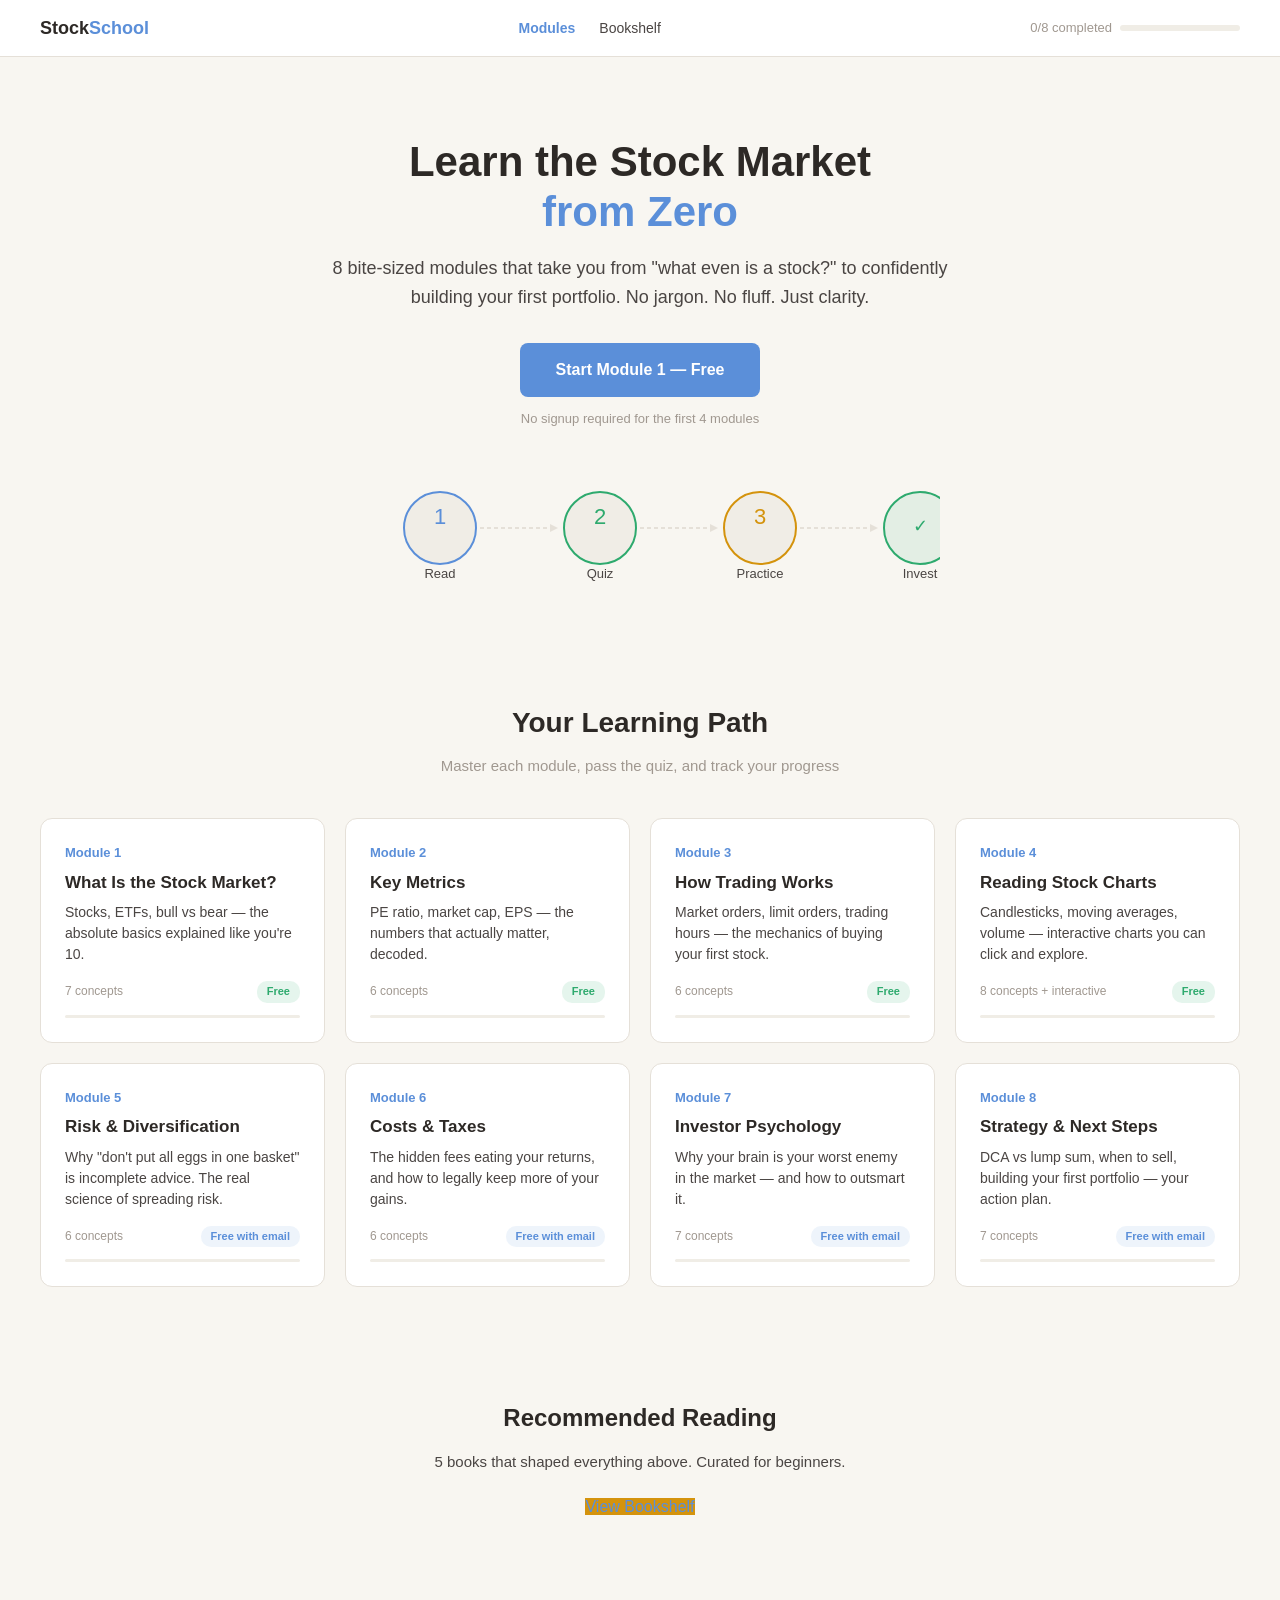
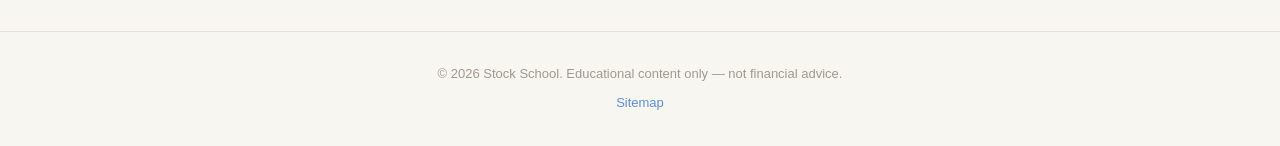
==== index.html @ 5a699d56 "Initial commit: Stock School static site 8 teaching modules, bookshelf page, shared CSS/JS, and asse" ====
<!DOCTYPE html>
<html lang="en">
<head>
  <meta charset="UTF-8">
  <meta name="viewport" content="width=device-width, initial-scale=1.0">
  <title>Stock School — Learn the Stock Market from Zero</title>
  <meta name="description" content="Free interactive lessons for complete beginners. Understand stocks, ETFs, charts, and build your first portfolio — no jargon, just clarity.">
  <link rel="canonical" href="https://stockschool.site/">
  <meta property="og:title" content="Stock School — Learn the Stock Market from Zero">
  <meta property="og:description" content="Free interactive lessons for complete beginners. Understand stocks, ETFs, charts, and build your first portfolio.">
  <meta property="og:type" content="website">
  <meta property="og:url" content="https://stockschool.site/">
  <meta property="og:image" content="https://stockschool.site/assets/og-image.png">
  <link rel="alternate" hreflang="en" href="https://stockschool.site/">
  <link rel="stylesheet" href="css/style.css">
</head>
<body>

<!-- Navigation -->
<nav class="site-nav">
  <div class="nav-inner">
    <a href="/" class="nav-logo">Stock<span>School</span></a>
    <ul class="nav-links">
      <li><a href="/" class="active">Modules</a></li>
      <li><a href="/bookshelf.html">Bookshelf</a></li>
    </ul>
    <div class="nav-progress">
      <span class="nav-progress-text">0/8 completed</span>
      <div class="nav-progress-track">
        <div class="nav-progress-fill"></div>
      </div>
    </div>
    <button class="nav-hamburger" aria-label="Menu">
      <svg viewBox="0 0 24 24" fill="none" stroke="currentColor" stroke-width="2">
        <path d="M3 12h18M3 6h18M3 18h18"/>
      </svg>
    </button>
  </div>
</nav>

<!-- Hero -->
<section class="hero">
  <h1>Learn the Stock Market<br><span>from Zero</span></h1>
  <p class="subtitle">
    8 bite-sized modules that take you from "what even is a stock?" to confidently building your first portfolio. No jargon. No fluff. Just clarity.
  </p>
  <a href="modules/what-is-the-stock-market.html" class="cta-btn">Start Module 1 — Free</a>
  <p class="hero-note">No signup required for the first 4 modules</p>
</section>

<!-- Illustration: How it works -->
<section class="page-container" style="text-align:center; margin-bottom:48px;">
  <svg width="600" height="120" viewBox="0 0 600 120" fill="none" xmlns="http://www.w3.org/2000/svg" style="max-width:100%;">
    <!-- Step 1: Read -->
    <circle cx="100" cy="50" r="36" fill="#f0ede6" stroke="#5b8fd9" stroke-width="2"/>
    <text x="100" y="46" text-anchor="middle" font-size="22" fill="#5b8fd9">1</text>
    <text x="100" y="100" text-anchor="middle" font-size="13" fill="#4a4543">Read</text>
    <!-- Arrow -->
    <path d="M140 50 L210 50" stroke="#e5e0d8" stroke-width="2" stroke-dasharray="4 3"/>
    <polygon points="210,46 218,50 210,54" fill="#e5e0d8"/>
    <!-- Step 2: Quiz -->
    <circle cx="260" cy="50" r="36" fill="#f0ede6" stroke="#2eaa6e" stroke-width="2"/>
    <text x="260" y="46" text-anchor="middle" font-size="22" fill="#2eaa6e">2</text>
    <text x="260" y="100" text-anchor="middle" font-size="13" fill="#4a4543">Quiz</text>
    <!-- Arrow -->
    <path d="M300 50 L370 50" stroke="#e5e0d8" stroke-width="2" stroke-dasharray="4 3"/>
    <polygon points="370,46 378,50 370,54" fill="#e5e0d8"/>
    <!-- Step 3: Practice -->
    <circle cx="420" cy="50" r="36" fill="#f0ede6" stroke="#d4930d" stroke-width="2"/>
    <text x="420" y="46" text-anchor="middle" font-size="22" fill="#d4930d">3</text>
    <text x="420" y="100" text-anchor="middle" font-size="13" fill="#4a4543">Practice</text>
    <!-- Arrow -->
    <path d="M460 50 L530 50" stroke="#e5e0d8" stroke-width="2" stroke-dasharray="4 3"/>
    <polygon points="530,46 538,50 530,54" fill="#e5e0d8"/>
    <!-- Step 4: Invest -->
    <circle cx="580" cy="50" r="36" fill="rgba(46,170,110,0.1)" stroke="#2eaa6e" stroke-width="2"/>
    <text x="580" y="54" text-anchor="middle" font-size="18" fill="#2eaa6e">&#10003;</text>
    <text x="580" y="100" text-anchor="middle" font-size="13" fill="#4a4543">Invest</text>
  </svg>
</section>

<!-- Module Grid -->
<section class="modules-section page-container">
  <h2>Your Learning Path</h2>
  <p class="section-sub">Master each module, pass the quiz, and track your progress</p>

  <div class="module-grid">
    <!-- Module 1 -->
    <a href="modules/what-is-the-stock-market.html" class="module-card" data-module="m1" data-total-kps="7">
      <span class="card-num">Module 1</span>
      <h3>What Is the Stock Market?</h3>
      <p>Stocks, ETFs, bull vs bear — the absolute basics explained like you're 10.</p>
      <div class="card-meta">
        <span>7 concepts</span>
        <span class="card-badge badge-free">Free</span>
      </div>
      <div class="card-progress"><div class="card-progress-fill" style="width:0%"></div></div>
    </a>

    <!-- Module 2 -->
    <a href="modules/key-metrics.html" class="module-card" data-module="m2" data-total-kps="6">
      <span class="card-num">Module 2</span>
      <h3>Key Metrics</h3>
      <p>PE ratio, market cap, EPS — the numbers that actually matter, decoded.</p>
      <div class="card-meta">
        <span>6 concepts</span>
        <span class="card-badge badge-free">Free</span>
      </div>
      <div class="card-progress"><div class="card-progress-fill" style="width:0%"></div></div>
    </a>

    <!-- Module 3 -->
    <a href="modules/how-trading-works.html" class="module-card" data-module="m3" data-total-kps="6">
      <span class="card-num">Module 3</span>
      <h3>How Trading Works</h3>
      <p>Market orders, limit orders, trading hours — the mechanics of buying your first stock.</p>
      <div class="card-meta">
        <span>6 concepts</span>
        <span class="card-badge badge-free">Free</span>
      </div>
      <div class="card-progress"><div class="card-progress-fill" style="width:0%"></div></div>
    </a>

    <!-- Module 4 -->
    <a href="modules/reading-charts.html" class="module-card" data-module="m4" data-total-kps="8">
      <span class="card-num">Module 4</span>
      <h3>Reading Stock Charts</h3>
      <p>Candlesticks, moving averages, volume — interactive charts you can click and explore.</p>
      <div class="card-meta">
        <span>8 concepts + interactive</span>
        <span class="card-badge badge-free">Free</span>
      </div>
      <div class="card-progress"><div class="card-progress-fill" style="width:0%"></div></div>
    </a>

    <!-- Module 5 -->
    <a href="modules/risk-and-diversification.html" class="module-card" data-module="m5" data-total-kps="6">
      <span class="card-num">Module 5</span>
      <h3>Risk & Diversification</h3>
      <p>Why "don't put all eggs in one basket" is incomplete advice. The real science of spreading risk.</p>
      <div class="card-meta">
        <span>6 concepts</span>
        <span class="card-badge badge-locked">Free with email</span>
      </div>
      <div class="card-progress"><div class="card-progress-fill" style="width:0%"></div></div>
    </a>

    <!-- Module 6 -->
    <a href="modules/costs-and-taxes.html" class="module-card" data-module="m6" data-total-kps="6">
      <span class="card-num">Module 6</span>
      <h3>Costs & Taxes</h3>
      <p>The hidden fees eating your returns, and how to legally keep more of your gains.</p>
      <div class="card-meta">
        <span>6 concepts</span>
        <span class="card-badge badge-locked">Free with email</span>
      </div>
      <div class="card-progress"><div class="card-progress-fill" style="width:0%"></div></div>
    </a>

    <!-- Module 7 -->
    <a href="modules/investor-psychology.html" class="module-card" data-module="m7" data-total-kps="7">
      <span class="card-num">Module 7</span>
      <h3>Investor Psychology</h3>
      <p>Why your brain is your worst enemy in the market — and how to outsmart it.</p>
      <div class="card-meta">
        <span>7 concepts</span>
        <span class="card-badge badge-locked">Free with email</span>
      </div>
      <div class="card-progress"><div class="card-progress-fill" style="width:0%"></div></div>
    </a>

    <!-- Module 8 -->
    <a href="modules/strategy-and-next-steps.html" class="module-card" data-module="m8" data-total-kps="7">
      <span class="card-num">Module 8</span>
      <h3>Strategy & Next Steps</h3>
      <p>DCA vs lump sum, when to sell, building your first portfolio — your action plan.</p>
      <div class="card-meta">
        <span>7 concepts</span>
        <span class="card-badge badge-locked">Free with email</span>
      </div>
      <div class="card-progress"><div class="card-progress-fill" style="width:0%"></div></div>
    </a>
  </div>
</section>

<!-- Bookshelf Teaser -->
<section class="page-container" style="text-align:center; padding: 48px 24px;">
  <h2 style="font-size:24px; color:var(--text-bright); margin-bottom:12px;">Recommended Reading</h2>
  <p style="color:var(--text); font-size:15px; margin-bottom:20px;">5 books that shaped everything above. Curated for beginners.</p>
  <a href="bookshelf.html" class="cta-btn" style="background:var(--star);">View Bookshelf</a>
</section>

<!-- Footer -->
<footer class="site-footer">
  <p>&copy; 2026 Stock School. Educational content only — not financial advice.</p>
  <p style="margin-top:8px;"><a href="/sitemap.xml">Sitemap</a></p>
</footer>

<script src="js/shared.js"></script>
</body>
</html>
---- css/style.css ----
/* ===== Stock School — Global Styles ===== */
:root {
  --bg: #f8f6f1;
  --bg2: #ffffff;
  --bg3: #f0ede6;
  --text: #4a4543;
  --text-dim: #a09890;
  --text-bright: #2d2926;
  --green: #2eaa6e;
  --green-light: #1b8a52;
  --red: #e05c5c;
  --red-light: #c93c3c;
  --accent: #5b8fd9;
  --accent-light: #3a6fb8;
  --border: #e5e0d8;
  --star: #d4930d;
  --ma5: #d4930d;
  --ma10: #5b8fd9;
  --ma20: #b34dd1;
  --tooltip-bg: #ffffff;
  --shadow: 0 2px 12px rgba(0,0,0,0.06);
  --shadow-hover: 0 6px 24px rgba(0,0,0,0.1);
  --radius: 12px;
  --radius-sm: 8px;
  --transition: 0.2s ease;
}

* { margin: 0; padding: 0; box-sizing: border-box; }

body {
  font-family: -apple-system, BlinkMacSystemFont, 'Segoe UI', Roboto, 'Helvetica Neue', sans-serif;
  background: var(--bg);
  color: var(--text);
  line-height: 1.6;
  min-height: 100vh;
  -webkit-font-smoothing: antialiased;
}

a { color: var(--accent); text-decoration: none; }
a:hover { color: var(--accent-light); text-decoration: underline; }

img { max-width: 100%; height: auto; }

/* ===== Top Navigation ===== */
.site-nav {
  position: sticky;
  top: 0;
  z-index: 100;
  background: var(--bg2);
  border-bottom: 1px solid var(--border);
  padding: 0 24px;
}
.nav-inner {
  max-width: 1200px;
  margin: 0 auto;
  display: flex;
  align-items: center;
  justify-content: space-between;
  height: 56px;
}
.nav-logo {
  font-size: 18px;
  font-weight: 700;
  color: var(--text-bright);
  text-decoration: none;
}
.nav-logo span { color: var(--accent); }
.nav-logo:hover { text-decoration: none; }

.nav-links {
  display: flex;
  align-items: center;
  gap: 24px;
  list-style: none;
}
.nav-links a {
  font-size: 14px;
  color: var(--text);
  text-decoration: none;
  transition: color var(--transition);
}
.nav-links a:hover { color: var(--accent); text-decoration: none; }
.nav-links a.active { color: var(--accent); font-weight: 600; }

.nav-progress {
  display: flex;
  align-items: center;
  gap: 8px;
  font-size: 13px;
  color: var(--text-dim);
}
.nav-progress-track {
  width: 120px;
  height: 6px;
  background: var(--bg3);
  border-radius: 3px;
  overflow: hidden;
}
.nav-progress-fill {
  height: 100%;
  background: linear-gradient(90deg, var(--accent), var(--green));
  border-radius: 3px;
  transition: width 0.5s ease;
  width: 0%;
}

.nav-hamburger {
  display: none;
  background: none;
  border: none;
  cursor: pointer;
  padding: 4px;
  color: var(--text);
}
.nav-hamburger svg { width: 24px; height: 24px; }

/* ===== Page Container ===== */
.page-container {
  max-width: 1200px;
  margin: 0 auto;
  padding: 0 24px;
}

/* ===== Hero Section (Index) ===== */
.hero {
  text-align: center;
  padding: 80px 24px 48px;
  max-width: 720px;
  margin: 0 auto;
}
.hero h1 {
  font-size: 42px;
  font-weight: 800;
  color: var(--text-bright);
  line-height: 1.2;
  margin-bottom: 16px;
}
.hero h1 span { color: var(--accent); }
.hero .subtitle {
  font-size: 18px;
  color: var(--text);
  line-height: 1.6;
  margin-bottom: 32px;
}
.hero .cta-btn {
  display: inline-block;
  padding: 14px 36px;
  background: var(--accent);
  color: #fff;
  border: none;
  border-radius: var(--radius-sm);
  font-size: 16px;
  font-weight: 600;
  cursor: pointer;
  transition: background var(--transition), transform var(--transition);
  text-decoration: none;
}
.hero .cta-btn:hover {
  background: var(--accent-light);
  transform: translateY(-1px);
  text-decoration: none;
  color: #fff;
}
.hero .hero-note {
  font-size: 13px;
  color: var(--text-dim);
  margin-top: 12px;
}

/* ===== Module Grid (Index) ===== */
.modules-section {
  padding: 48px 0 64px;
}
.modules-section h2 {
  font-size: 28px;
  font-weight: 700;
  color: var(--text-bright);
  text-align: center;
  margin-bottom: 8px;
}
.modules-section .section-sub {
  text-align: center;
  color: var(--text-dim);
  font-size: 15px;
  margin-bottom: 40px;
}
.module-grid {
  display: grid;
  grid-template-columns: repeat(auto-fill, minmax(260px, 1fr));
  gap: 20px;
}
.module-card {
  background: var(--bg2);
  border: 1px solid var(--border);
  border-radius: var(--radius);
  padding: 24px;
  transition: box-shadow var(--transition), transform var(--transition);
  text-decoration: none;
  color: inherit;
  display: flex;
  flex-direction: column;
  position: relative;
}
.module-card:hover {
  box-shadow: var(--shadow-hover);
  transform: translateY(-2px);
  text-decoration: none;
  color: inherit;
}
.module-card .card-num {
  font-size: 13px;
  font-weight: 700;
  color: var(--accent);
  margin-bottom: 8px;
}
.module-card h3 {
  font-size: 17px;
  font-weight: 600;
  color: var(--text-bright);
  margin-bottom: 8px;
  line-height: 1.3;
}
.module-card p {
  font-size: 14px;
  color: var(--text);
  line-height: 1.5;
  flex: 1;
}
.module-card .card-meta {
  display: flex;
  justify-content: space-between;
  align-items: center;
  margin-top: 16px;
  font-size: 12px;
  color: var(--text-dim);
}
.module-card .card-badge {
  display: inline-block;
  padding: 2px 10px;
  border-radius: 10px;
  font-size: 11px;
  font-weight: 600;
}
.badge-free { background: rgba(46,170,110,0.12); color: var(--green); }
.badge-locked { background: rgba(91,143,217,0.1); color: var(--accent); }

.module-card .card-progress {
  height: 3px;
  background: var(--bg3);
  border-radius: 2px;
  margin-top: 12px;
  overflow: hidden;
}
.module-card .card-progress-fill {
  height: 100%;
  background: var(--green);
  border-radius: 2px;
  transition: width 0.5s ease;
}

/* ===== Module Page Layout ===== */
.module-layout {
  display: flex;
  gap: 0;
  min-height: calc(100vh - 56px);
}

/* Sidebar */
.module-sidebar {
  width: 260px;
  min-width: 260px;
  background: var(--bg2);
  border-right: 1px solid var(--border);
  padding: 24px 0;
  position: sticky;
  top: 56px;
  height: calc(100vh - 56px);
  overflow-y: auto;
}
.sidebar-title {
  padding: 0 20px 16px;
  font-size: 14px;
  font-weight: 700;
  color: var(--text-bright);
}
.sidebar-section-label {
  padding: 12px 20px 4px;
  font-size: 11px;
  font-weight: 600;
  color: var(--text-dim);
  text-transform: uppercase;
  letter-spacing: 0.5px;
}
.sidebar-item {
  display: flex;
  align-items: center;
  gap: 10px;
  padding: 10px 20px;
  font-size: 13px;
  color: var(--text);
  cursor: pointer;
  transition: background var(--transition);
  text-decoration: none;
}
.sidebar-item:hover { background: var(--bg3); text-decoration: none; color: var(--text); }
.sidebar-item.active { background: var(--accent); color: #fff; }
.sidebar-item.active:hover { color: #fff; }
.sidebar-icon {
  width: 20px;
  height: 20px;
  border-radius: 50%;
  display: flex;
  align-items: center;
  justify-content: center;
  font-size: 10px;
  flex-shrink: 0;
}
.sidebar-icon.pending { border: 2px solid var(--text-dim); }
.sidebar-icon.done { background: var(--green); color: #fff; }
.sidebar-icon.active-icon { background: var(--accent); color: #fff; }

/* Module Content Area */
.module-content {
  flex: 1;
  max-width: 780px;
  padding: 40px 48px;
}
.module-content h1 {
  font-size: 32px;
  font-weight: 800;
  color: var(--text-bright);
  margin-bottom: 8px;
  line-height: 1.2;
}
.module-meta {
  font-size: 13px;
  color: var(--text-dim);
  margin-bottom: 32px;
  display: flex;
  gap: 16px;
}

/* Knowledge Point Cards */
.kp-card {
  background: var(--bg2);
  border: 1px solid var(--border);
  border-radius: var(--radius);
  padding: 28px;
  margin-bottom: 32px;
  scroll-margin-top: 72px;
}
.kp-card h2 {
  font-size: 20px;
  font-weight: 700;
  color: var(--text-bright);
  margin-bottom: 16px;
}
.kp-card h3 {
  font-size: 15px;
  font-weight: 600;
  color: var(--accent-light);
  margin: 20px 0 8px;
}
.kp-card p {
  font-size: 15px;
  line-height: 1.8;
  margin-bottom: 12px;
}
.kp-card ul, .kp-card ol {
  margin: 8px 0 12px 20px;
  font-size: 15px;
  line-height: 1.8;
}

/* Callout boxes */
.analogy {
  background: var(--bg3);
  border-left: 3px solid var(--accent);
  padding: 14px 18px;
  border-radius: 0 var(--radius-sm) var(--radius-sm) 0;
  margin: 16px 0;
  font-size: 14px;
  line-height: 1.7;
}
.analogy::before {
  content: 'Analogy: ';
  color: var(--accent-light);
  font-weight: 600;
}
.key-point {
  background: rgba(46,170,110,0.08);
  border-left: 3px solid var(--green);
  padding: 14px 18px;
  border-radius: 0 var(--radius-sm) var(--radius-sm) 0;
  margin: 16px 0;
  font-size: 14px;
  line-height: 1.7;
}
.key-point::before {
  content: 'Key Point: ';
  color: var(--green-light);
  font-weight: 600;
}
.warning-box {
  background: rgba(224,92,92,0.06);
  border-left: 3px solid var(--red);
  padding: 14px 18px;
  border-radius: 0 var(--radius-sm) var(--radius-sm) 0;
  margin: 16px 0;
  font-size: 14px;
  line-height: 1.7;
}
.warning-box::before {
  content: 'Warning: ';
  color: var(--red-light);
  font-weight: 600;
}
.book-ref {
  background: rgba(212,147,13,0.08);
  border-left: 3px solid var(--star);
  padding: 14px 18px;
  border-radius: 0 var(--radius-sm) var(--radius-sm) 0;
  margin: 16px 0;
  font-size: 14px;
  line-height: 1.7;
}
.book-ref::before {
  content: 'From the bookshelf: ';
  color: var(--star);
  font-weight: 600;
}

/* ===== Quiz Section ===== */
.quiz-section {
  background: var(--bg2);
  border: 1px solid var(--border);
  border-radius: var(--radius);
  padding: 28px;
  margin-top: 48px;
}
.quiz-section h2 {
  font-size: 20px;
  font-weight: 700;
  color: var(--text-bright);
  margin-bottom: 20px;
}
.quiz-question-block {
  margin-bottom: 24px;
  padding-bottom: 24px;
  border-bottom: 1px solid var(--border);
}
.quiz-question-block:last-of-type {
  border-bottom: none;
  margin-bottom: 0;
  padding-bottom: 0;
}
.quiz-q-text {
  font-size: 15px;
  font-weight: 600;
  color: var(--text-bright);
  margin-bottom: 12px;
  line-height: 1.5;
}
.quiz-q-num {
  color: var(--accent);
  margin-right: 4px;
}
.quiz-options {
  display: flex;
  flex-direction: column;
  gap: 8px;
}
.quiz-option {
  padding: 12px 16px;
  background: var(--bg3);
  border: 1px solid var(--border);
  border-radius: var(--radius-sm);
  cursor: pointer;
  font-size: 14px;
  transition: all var(--transition);
  color: var(--text);
}
.quiz-option:hover {
  border-color: var(--accent);
  background: rgba(91,143,217,0.08);
}
.quiz-option.correct {
  border-color: var(--green);
  background: rgba(46,170,110,0.1);
  color: var(--green-light);
  cursor: default;
}
.quiz-option.wrong {
  border-color: var(--red);
  background: rgba(224,92,92,0.08);
  color: var(--red-light);
  cursor: default;
}
.quiz-option.disabled {
  pointer-events: none;
  opacity: 0.5;
}
.quiz-feedback {
  margin-top: 10px;
  padding: 10px 14px;
  border-radius: var(--radius-sm);
  font-size: 13px;
  line-height: 1.6;
  display: none;
}
.quiz-feedback.show { display: block; }
.quiz-feedback.correct-fb { background: rgba(46,170,110,0.1); color: var(--green-light); }
.quiz-feedback.wrong-fb { background: rgba(224,92,92,0.08); color: var(--red-light); }

.quiz-result {
  text-align: center;
  padding: 24px;
  display: none;
}
.quiz-result.show { display: block; }
.quiz-result .score {
  font-size: 36px;
  font-weight: 800;
  color: var(--green);
}
.quiz-result .score-label {
  font-size: 14px;
  color: var(--text-dim);
  margin-top: 4px;
}
.quiz-result .retry-btn {
  margin-top: 16px;
  padding: 10px 28px;
  background: var(--accent);
  color: #fff;
  border: none;
  border-radius: var(--radius-sm);
  font-size: 14px;
  cursor: pointer;
  transition: background var(--transition);
}
.quiz-result .retry-btn:hover { background: var(--accent-light); }

/* ===== Module Navigation (bottom) ===== */
.module-nav {
  display: flex;
  justify-content: space-between;
  align-items: center;
  margin-top: 48px;
  padding-top: 24px;
  border-top: 1px solid var(--border);
}
.module-nav a {
  display: flex;
  align-items: center;
  gap: 8px;
  padding: 12px 20px;
  background: var(--bg2);
  border: 1px solid var(--border);
  border-radius: var(--radius-sm);
  font-size: 14px;
  color: var(--text);
  text-decoration: none;
  transition: all var(--transition);
}
.module-nav a:hover {
  border-color: var(--accent);
  color: var(--accent);
  text-decoration: none;
}
.module-nav .nav-next { margin-left: auto; }

/* ===== Email Gate ===== */
.email-gate-overlay {
  position: relative;
  margin-top: -60px;
  padding-top: 60px;
}
.email-gate-blur {
  filter: blur(5px);
  user-select: none;
  pointer-events: none;
  max-height: 300px;
  overflow: hidden;
  position: relative;
}
.email-gate-blur::after {
  content: '';
  position: absolute;
  bottom: 0;
  left: 0;
  right: 0;
  height: 120px;
  background: linear-gradient(transparent, var(--bg));
}
.email-gate-box {
  text-align: center;
  padding: 40px 24px;
  background: var(--bg2);
  border: 1px solid var(--border);
  border-radius: var(--radius);
  max-width: 480px;
  margin: -40px auto 32px;
  position: relative;
  z-index: 2;
}
.email-gate-box h3 {
  font-size: 20px;
  font-weight: 700;
  color: var(--text-bright);
  margin-bottom: 8px;
}
.email-gate-box p {
  font-size: 14px;
  color: var(--text);
  margin-bottom: 20px;
}
.email-gate-form {
  display: flex;
  gap: 8px;
  justify-content: center;
}
.email-gate-form input {
  padding: 10px 16px;
  border: 1px solid var(--border);
  border-radius: var(--radius-sm);
  font-size: 14px;
  width: 240px;
  outline: none;
  transition: border-color var(--transition);
}
.email-gate-form input:focus { border-color: var(--accent); }
.email-gate-form button {
  padding: 10px 24px;
  background: var(--accent);
  color: #fff;
  border: none;
  border-radius: var(--radius-sm);
  font-size: 14px;
  font-weight: 600;
  cursor: pointer;
  transition: background var(--transition);
}
.email-gate-form button:hover { background: var(--accent-light); }
.email-gate-msg {
  font-size: 13px;
  margin-top: 8px;
  color: var(--green);
  display: none;
}

/* ===== Bookshelf ===== */
.bookshelf-grid {
  display: grid;
  grid-template-columns: repeat(auto-fill, minmax(300px, 1fr));
  gap: 24px;
  margin: 32px 0;
}
.book-card {
  background: var(--bg2);
  border: 1px solid var(--border);
  border-radius: var(--radius);
  padding: 28px;
  transition: box-shadow var(--transition);
}
.book-card:hover { box-shadow: var(--shadow-hover); }
.book-card h3 {
  font-size: 17px;
  font-weight: 700;
  color: var(--text-bright);
  margin-bottom: 4px;
}
.book-card .book-author {
  font-size: 13px;
  color: var(--text-dim);
  margin-bottom: 12px;
}
.book-card .book-oneliner {
  font-size: 14px;
  color: var(--accent-light);
  font-style: italic;
  margin-bottom: 12px;
}
.book-card ul {
  list-style: none;
  margin: 0 0 12px;
}
.book-card ul li {
  font-size: 14px;
  padding: 3px 0;
  line-height: 1.5;
}
.book-card ul li::before {
  content: '\2713 ';
  color: var(--green);
  font-weight: 700;
  margin-right: 4px;
}
.book-card .book-stage {
  font-size: 13px;
  color: var(--text-dim);
  padding: 8px 0;
  border-top: 1px solid var(--border);
}

/* ===== Footer ===== */
.site-footer {
  border-top: 1px solid var(--border);
  padding: 32px 24px;
  text-align: center;
  font-size: 13px;
  color: var(--text-dim);
  margin-top: 64px;
}
.site-footer a { color: var(--accent); }

/* ===== Confetti Canvas ===== */
#confetti-canvas {
  position: fixed;
  top: 0;
  left: 0;
  width: 100%;
  height: 100%;
  pointer-events: none;
  z-index: 9999;
}

/* ===== Responsive ===== */
@media (max-width: 1024px) {
  .module-sidebar { width: 220px; min-width: 220px; }
  .module-content { padding: 32px 32px; }
}
@media (max-width: 768px) {
  .nav-links { display: none; }
  .nav-hamburger { display: block; }
  .nav-links.open {
    display: flex;
    flex-direction: column;
    position: absolute;
    top: 56px;
    left: 0;
    right: 0;
    background: var(--bg2);
    border-bottom: 1px solid var(--border);
    padding: 16px 24px;
    gap: 12px;
    box-shadow: var(--shadow);
  }

  .hero { padding: 48px 16px 32px; }
  .hero h1 { font-size: 28px; }
  .hero .subtitle { font-size: 16px; }

  .module-grid { grid-template-columns: 1fr; }

  .module-layout { flex-direction: column; }
  .module-sidebar {
    width: 100%;
    min-width: auto;
    position: relative;
    top: auto;
    height: auto;
    border-right: none;
    border-bottom: 1px solid var(--border);
    padding: 12px 0;
    display: flex;
    overflow-x: auto;
    flex-wrap: nowrap;
  }
  .sidebar-title { display: none; }
  .sidebar-section-label { display: none; }
  .sidebar-item { white-space: nowrap; padding: 8px 14px; }
  .module-content {
    padding: 24px 16px;
    max-width: 100%;
  }
  .module-content h1 { font-size: 24px; }

  .email-gate-form { flex-direction: column; align-items: center; }
  .email-gate-form input { width: 100%; max-width: 300px; }

  .bookshelf-grid { grid-template-columns: 1fr; }
}
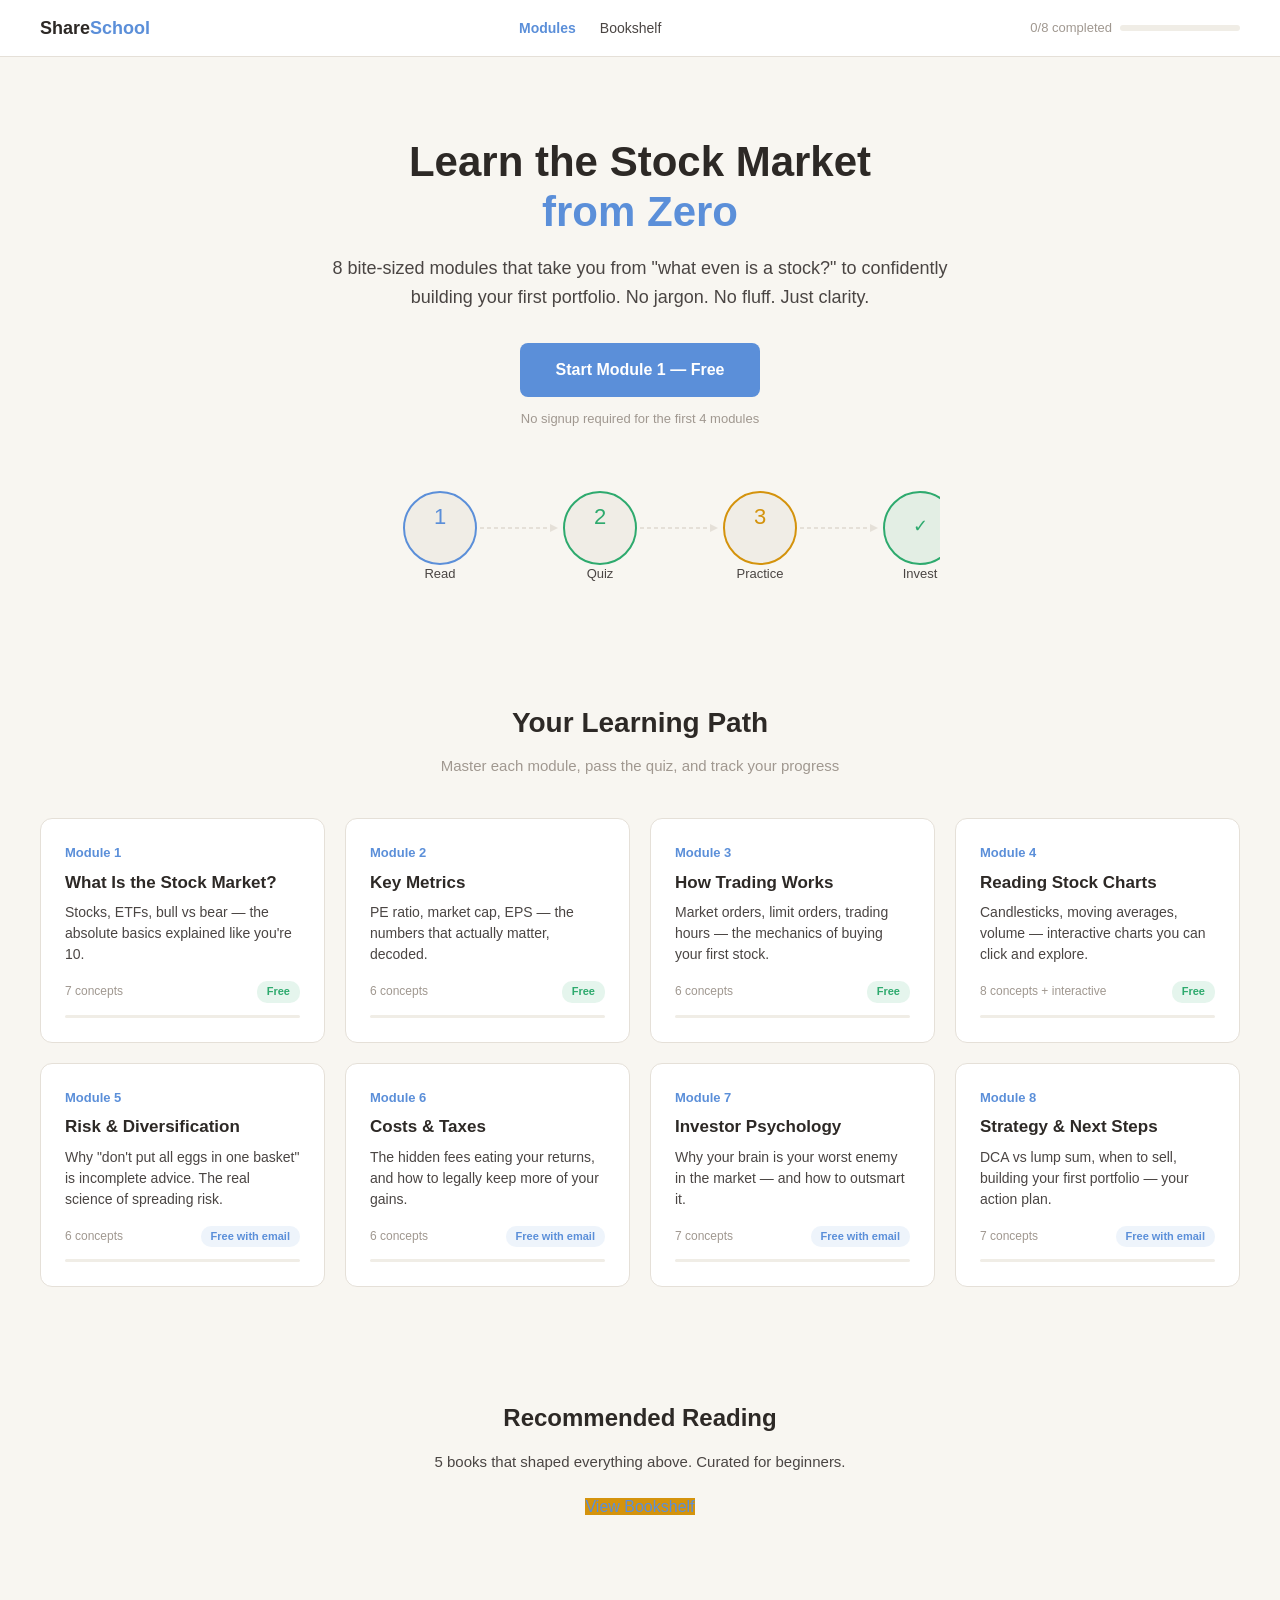
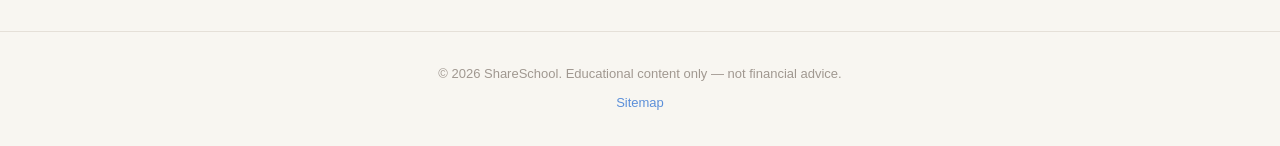
==== commit 3cd1626d: "Rebrand Stock School → ShareSchool + bind shareschool.site domain - All branding: Stock School → Sha" ====
--- a/index.html
+++ b/index.html
@@ -3,15 +3,15 @@
 <head>
   <meta charset="UTF-8">
   <meta name="viewport" content="width=device-width, initial-scale=1.0">
-  <title>Stock School — Learn the Stock Market from Zero</title>
+  <title>ShareSchool — Learn the Stock Market from Zero</title>
   <meta name="description" content="Free interactive lessons for complete beginners. Understand stocks, ETFs, charts, and build your first portfolio — no jargon, just clarity.">
-  <link rel="canonical" href="https://stockschool.site/">
-  <meta property="og:title" content="Stock School — Learn the Stock Market from Zero">
+  <link rel="canonical" href="https://shareschool.site/">
+  <meta property="og:title" content="ShareSchool — Learn the Stock Market from Zero">
   <meta property="og:description" content="Free interactive lessons for complete beginners. Understand stocks, ETFs, charts, and build your first portfolio.">
   <meta property="og:type" content="website">
-  <meta property="og:url" content="https://stockschool.site/">
-  <meta property="og:image" content="https://stockschool.site/assets/og-image.png">
-  <link rel="alternate" hreflang="en" href="https://stockschool.site/">
+  <meta property="og:url" content="https://shareschool.site/">
+  <meta property="og:image" content="https://shareschool.site/assets/og-image.png">
+  <link rel="alternate" hreflang="en" href="https://shareschool.site/">
   <link rel="stylesheet" href="css/style.css">
 </head>
 <body>
@@ -19,7 +19,7 @@
 <!-- Navigation -->
 <nav class="site-nav">
   <div class="nav-inner">
-    <a href="/" class="nav-logo">Stock<span>School</span></a>
+    <a href="/" class="nav-logo">Share<span>School</span></a>
     <ul class="nav-links">
       <li><a href="/" class="active">Modules</a></li>
       <li><a href="/bookshelf.html">Bookshelf</a></li>
@@ -192,7 +192,7 @@
 
 <!-- Footer -->
 <footer class="site-footer">
-  <p>&copy; 2026 Stock School. Educational content only — not financial advice.</p>
+  <p>&copy; 2026 ShareSchool. Educational content only — not financial advice.</p>
   <p style="margin-top:8px;"><a href="/sitemap.xml">Sitemap</a></p>
 </footer>
 
--- a/css/style.css
+++ b/css/style.css
@@ -1,4 +1,4 @@
-/* ===== Stock School — Global Styles ===== */
+/* ===== ShareSchool — Global Styles ===== */
 :root {
   --bg: #f8f6f1;
   --bg2: #ffffff;
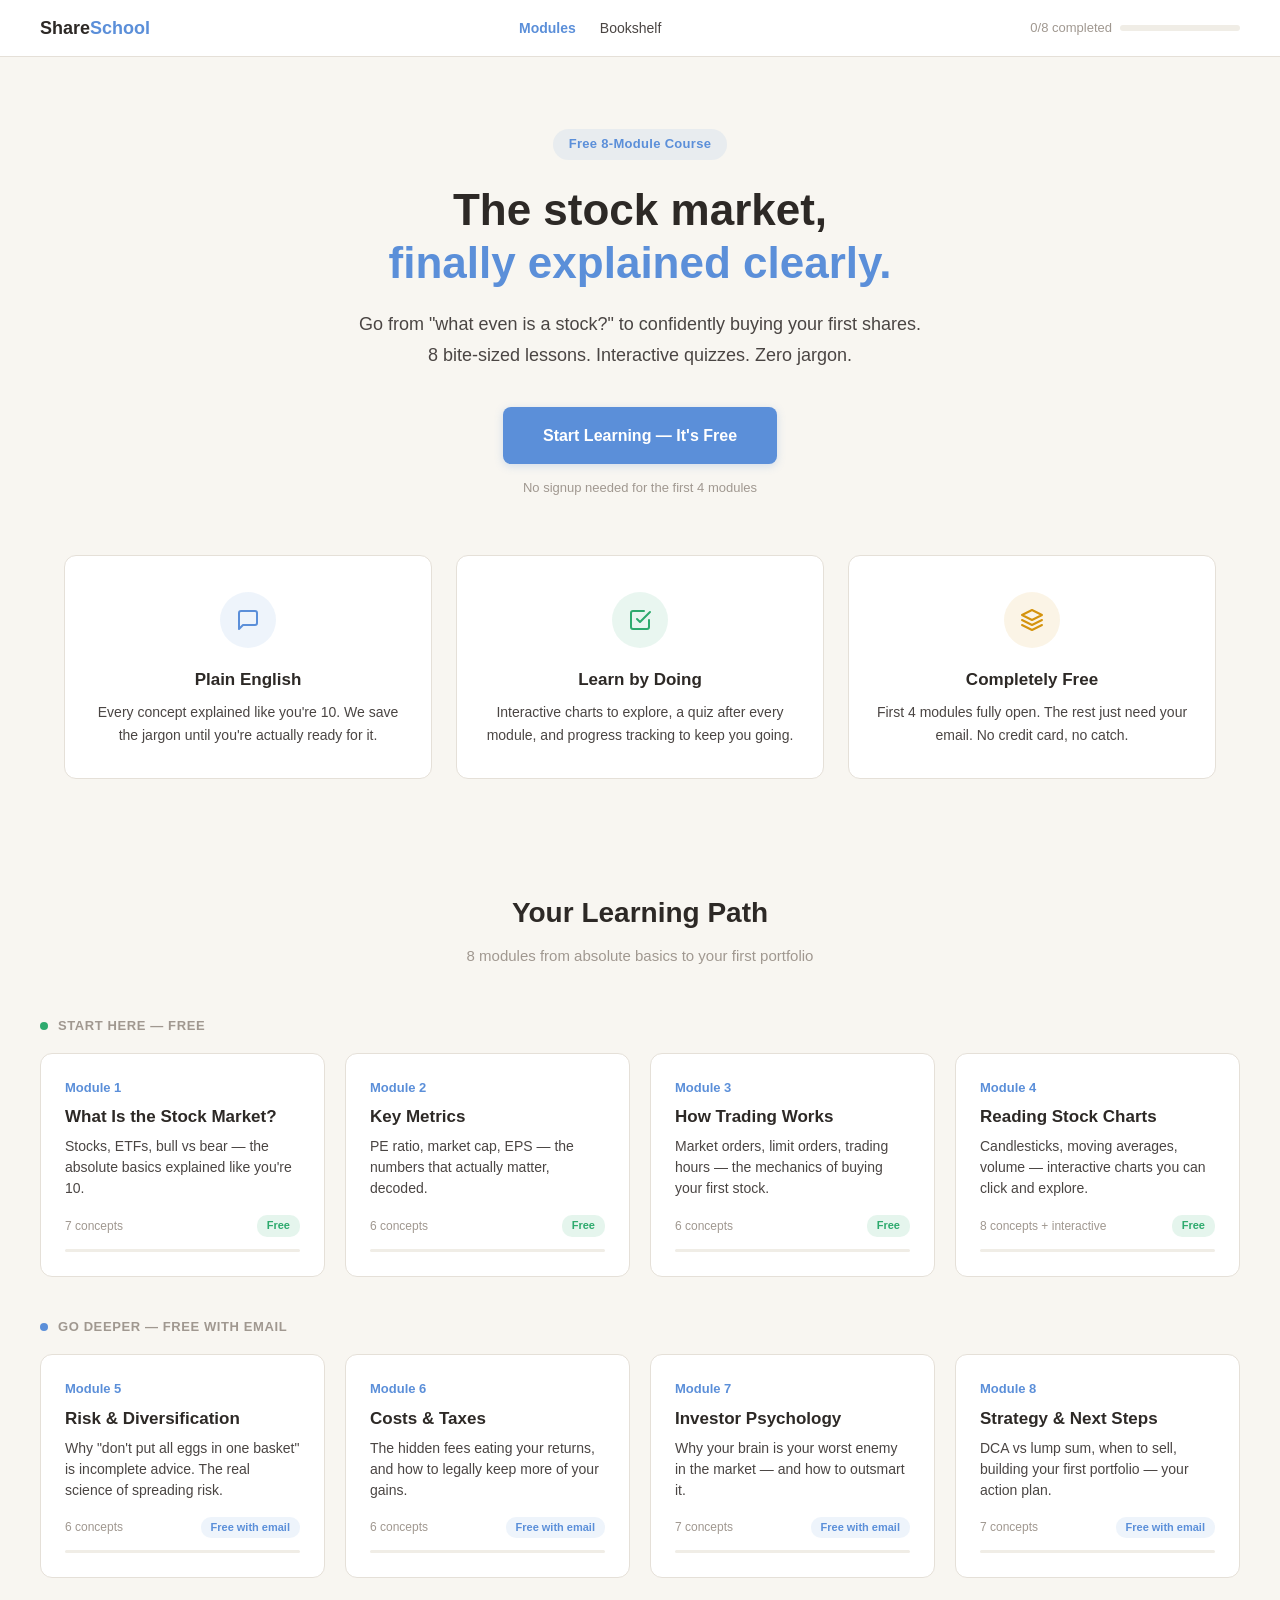
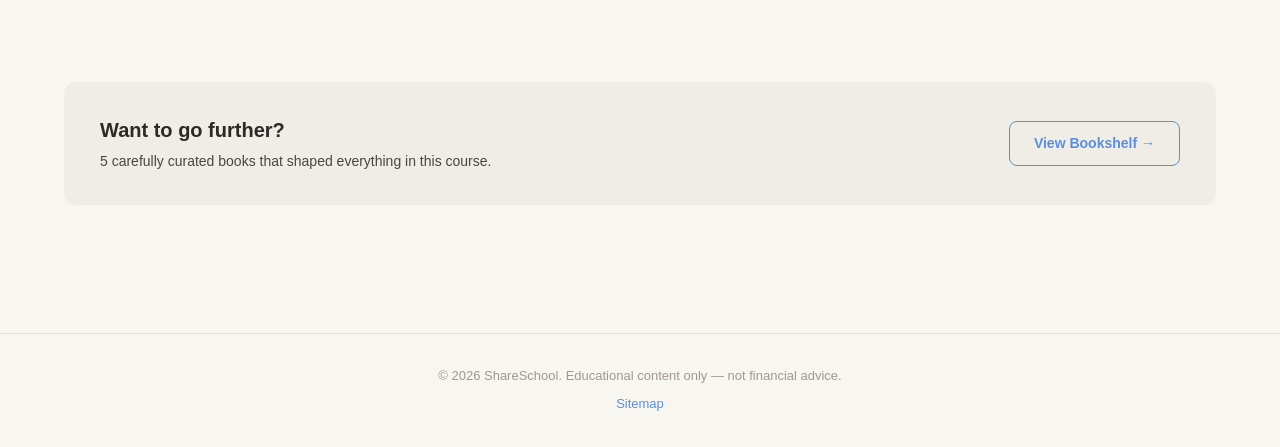
==== commit 963ec75d: "Redesign homepage: new hero, benefits section, module grouping - Hero: emotional headline + label pi" ====
--- a/index.html
+++ b/index.html
@@ -40,154 +40,164 @@
 
 <!-- Hero -->
 <section class="hero">
-  <h1>Learn the Stock Market<br><span>from Zero</span></h1>
+  <span class="hero-label">Free 8-Module Course</span>
+  <h1>The stock market,<br><span>finally explained clearly.</span></h1>
   <p class="subtitle">
-    8 bite-sized modules that take you from "what even is a stock?" to confidently building your first portfolio. No jargon. No fluff. Just clarity.
+    Go from "what even is a stock?" to confidently buying your first shares.<br>
+    8 bite-sized lessons. Interactive quizzes. Zero jargon.
   </p>
-  <a href="modules/what-is-the-stock-market.html" class="cta-btn">Start Module 1 — Free</a>
-  <p class="hero-note">No signup required for the first 4 modules</p>
-</section>
-
-<!-- Illustration: How it works -->
-<section class="page-container" style="text-align:center; margin-bottom:48px;">
-  <svg width="600" height="120" viewBox="0 0 600 120" fill="none" xmlns="http://www.w3.org/2000/svg" style="max-width:100%;">
-    <!-- Step 1: Read -->
-    <circle cx="100" cy="50" r="36" fill="#f0ede6" stroke="#5b8fd9" stroke-width="2"/>
-    <text x="100" y="46" text-anchor="middle" font-size="22" fill="#5b8fd9">1</text>
-    <text x="100" y="100" text-anchor="middle" font-size="13" fill="#4a4543">Read</text>
-    <!-- Arrow -->
-    <path d="M140 50 L210 50" stroke="#e5e0d8" stroke-width="2" stroke-dasharray="4 3"/>
-    <polygon points="210,46 218,50 210,54" fill="#e5e0d8"/>
-    <!-- Step 2: Quiz -->
-    <circle cx="260" cy="50" r="36" fill="#f0ede6" stroke="#2eaa6e" stroke-width="2"/>
-    <text x="260" y="46" text-anchor="middle" font-size="22" fill="#2eaa6e">2</text>
-    <text x="260" y="100" text-anchor="middle" font-size="13" fill="#4a4543">Quiz</text>
-    <!-- Arrow -->
-    <path d="M300 50 L370 50" stroke="#e5e0d8" stroke-width="2" stroke-dasharray="4 3"/>
-    <polygon points="370,46 378,50 370,54" fill="#e5e0d8"/>
-    <!-- Step 3: Practice -->
-    <circle cx="420" cy="50" r="36" fill="#f0ede6" stroke="#d4930d" stroke-width="2"/>
-    <text x="420" y="46" text-anchor="middle" font-size="22" fill="#d4930d">3</text>
-    <text x="420" y="100" text-anchor="middle" font-size="13" fill="#4a4543">Practice</text>
-    <!-- Arrow -->
-    <path d="M460 50 L530 50" stroke="#e5e0d8" stroke-width="2" stroke-dasharray="4 3"/>
-    <polygon points="530,46 538,50 530,54" fill="#e5e0d8"/>
-    <!-- Step 4: Invest -->
-    <circle cx="580" cy="50" r="36" fill="rgba(46,170,110,0.1)" stroke="#2eaa6e" stroke-width="2"/>
-    <text x="580" y="54" text-anchor="middle" font-size="18" fill="#2eaa6e">&#10003;</text>
-    <text x="580" y="100" text-anchor="middle" font-size="13" fill="#4a4543">Invest</text>
-  </svg>
+  <a href="modules/what-is-the-stock-market.html" class="cta-btn">Start Learning — It's Free</a>
+  <p class="hero-note">No signup needed for the first 4 modules</p>
+</section>
+
+<!-- Why ShareSchool -->
+<section class="benefits-section page-container">
+  <div class="benefits-grid">
+    <div class="benefit-card">
+      <div class="benefit-icon benefit-icon-blue">
+        <svg width="24" height="24" viewBox="0 0 24 24" fill="none" stroke="currentColor" stroke-width="2" stroke-linecap="round" stroke-linejoin="round"><path d="M21 15a2 2 0 0 1-2 2H7l-4 4V5a2 2 0 0 1 2-2h14a2 2 0 0 1 2 2z"/></svg>
+      </div>
+      <h3>Plain English</h3>
+      <p>Every concept explained like you're 10. We save the jargon until you're actually ready for it.</p>
+    </div>
+    <div class="benefit-card">
+      <div class="benefit-icon benefit-icon-green">
+        <svg width="24" height="24" viewBox="0 0 24 24" fill="none" stroke="currentColor" stroke-width="2" stroke-linecap="round" stroke-linejoin="round"><polyline points="9 11 12 14 22 4"/><path d="M21 12v7a2 2 0 0 1-2 2H5a2 2 0 0 1-2-2V5a2 2 0 0 1 2-2h11"/></svg>
+      </div>
+      <h3>Learn by Doing</h3>
+      <p>Interactive charts to explore, a quiz after every module, and progress tracking to keep you going.</p>
+    </div>
+    <div class="benefit-card">
+      <div class="benefit-icon benefit-icon-gold">
+        <svg width="24" height="24" viewBox="0 0 24 24" fill="none" stroke="currentColor" stroke-width="2" stroke-linecap="round" stroke-linejoin="round"><path d="M12 2L2 7l10 5 10-5-10-5z"/><path d="M2 17l10 5 10-5"/><path d="M2 12l10 5 10-5"/></svg>
+      </div>
+      <h3>Completely Free</h3>
+      <p>First 4 modules fully open. The rest just need your email. No credit card, no catch.</p>
+    </div>
+  </div>
 </section>
 
 <!-- Module Grid -->
 <section class="modules-section page-container">
   <h2>Your Learning Path</h2>
-  <p class="section-sub">Master each module, pass the quiz, and track your progress</p>
-
-  <div class="module-grid">
-    <!-- Module 1 -->
-    <a href="modules/what-is-the-stock-market.html" class="module-card" data-module="m1" data-total-kps="7">
-      <span class="card-num">Module 1</span>
-      <h3>What Is the Stock Market?</h3>
-      <p>Stocks, ETFs, bull vs bear — the absolute basics explained like you're 10.</p>
-      <div class="card-meta">
-        <span>7 concepts</span>
-        <span class="card-badge badge-free">Free</span>
-      </div>
-      <div class="card-progress"><div class="card-progress-fill" style="width:0%"></div></div>
-    </a>
-
-    <!-- Module 2 -->
-    <a href="modules/key-metrics.html" class="module-card" data-module="m2" data-total-kps="6">
-      <span class="card-num">Module 2</span>
-      <h3>Key Metrics</h3>
-      <p>PE ratio, market cap, EPS — the numbers that actually matter, decoded.</p>
-      <div class="card-meta">
-        <span>6 concepts</span>
-        <span class="card-badge badge-free">Free</span>
-      </div>
-      <div class="card-progress"><div class="card-progress-fill" style="width:0%"></div></div>
-    </a>
-
-    <!-- Module 3 -->
-    <a href="modules/how-trading-works.html" class="module-card" data-module="m3" data-total-kps="6">
-      <span class="card-num">Module 3</span>
-      <h3>How Trading Works</h3>
-      <p>Market orders, limit orders, trading hours — the mechanics of buying your first stock.</p>
-      <div class="card-meta">
-        <span>6 concepts</span>
-        <span class="card-badge badge-free">Free</span>
-      </div>
-      <div class="card-progress"><div class="card-progress-fill" style="width:0%"></div></div>
-    </a>
-
-    <!-- Module 4 -->
-    <a href="modules/reading-charts.html" class="module-card" data-module="m4" data-total-kps="8">
-      <span class="card-num">Module 4</span>
-      <h3>Reading Stock Charts</h3>
-      <p>Candlesticks, moving averages, volume — interactive charts you can click and explore.</p>
-      <div class="card-meta">
-        <span>8 concepts + interactive</span>
-        <span class="card-badge badge-free">Free</span>
-      </div>
-      <div class="card-progress"><div class="card-progress-fill" style="width:0%"></div></div>
-    </a>
-
-    <!-- Module 5 -->
-    <a href="modules/risk-and-diversification.html" class="module-card" data-module="m5" data-total-kps="6">
-      <span class="card-num">Module 5</span>
-      <h3>Risk & Diversification</h3>
-      <p>Why "don't put all eggs in one basket" is incomplete advice. The real science of spreading risk.</p>
-      <div class="card-meta">
-        <span>6 concepts</span>
-        <span class="card-badge badge-locked">Free with email</span>
-      </div>
-      <div class="card-progress"><div class="card-progress-fill" style="width:0%"></div></div>
-    </a>
-
-    <!-- Module 6 -->
-    <a href="modules/costs-and-taxes.html" class="module-card" data-module="m6" data-total-kps="6">
-      <span class="card-num">Module 6</span>
-      <h3>Costs & Taxes</h3>
-      <p>The hidden fees eating your returns, and how to legally keep more of your gains.</p>
-      <div class="card-meta">
-        <span>6 concepts</span>
-        <span class="card-badge badge-locked">Free with email</span>
-      </div>
-      <div class="card-progress"><div class="card-progress-fill" style="width:0%"></div></div>
-    </a>
-
-    <!-- Module 7 -->
-    <a href="modules/investor-psychology.html" class="module-card" data-module="m7" data-total-kps="7">
-      <span class="card-num">Module 7</span>
-      <h3>Investor Psychology</h3>
-      <p>Why your brain is your worst enemy in the market — and how to outsmart it.</p>
-      <div class="card-meta">
-        <span>7 concepts</span>
-        <span class="card-badge badge-locked">Free with email</span>
-      </div>
-      <div class="card-progress"><div class="card-progress-fill" style="width:0%"></div></div>
-    </a>
-
-    <!-- Module 8 -->
-    <a href="modules/strategy-and-next-steps.html" class="module-card" data-module="m8" data-total-kps="7">
-      <span class="card-num">Module 8</span>
-      <h3>Strategy & Next Steps</h3>
-      <p>DCA vs lump sum, when to sell, building your first portfolio — your action plan.</p>
-      <div class="card-meta">
-        <span>7 concepts</span>
-        <span class="card-badge badge-locked">Free with email</span>
-      </div>
-      <div class="card-progress"><div class="card-progress-fill" style="width:0%"></div></div>
-    </a>
+  <p class="section-sub">8 modules from absolute basics to your first portfolio</p>
+
+  <div class="module-group">
+    <h3 class="group-label"><span class="group-dot group-dot-free"></span> Start Here — Free</h3>
+    <div class="module-grid">
+      <!-- Module 1 -->
+      <a href="modules/what-is-the-stock-market.html" class="module-card" data-module="m1" data-total-kps="7">
+        <span class="card-num">Module 1</span>
+        <h3>What Is the Stock Market?</h3>
+        <p>Stocks, ETFs, bull vs bear — the absolute basics explained like you're 10.</p>
+        <div class="card-meta">
+          <span>7 concepts</span>
+          <span class="card-badge badge-free">Free</span>
+        </div>
+        <div class="card-progress"><div class="card-progress-fill" style="width:0%"></div></div>
+      </a>
+
+      <!-- Module 2 -->
+      <a href="modules/key-metrics.html" class="module-card" data-module="m2" data-total-kps="6">
+        <span class="card-num">Module 2</span>
+        <h3>Key Metrics</h3>
+        <p>PE ratio, market cap, EPS — the numbers that actually matter, decoded.</p>
+        <div class="card-meta">
+          <span>6 concepts</span>
+          <span class="card-badge badge-free">Free</span>
+        </div>
+        <div class="card-progress"><div class="card-progress-fill" style="width:0%"></div></div>
+      </a>
+
+      <!-- Module 3 -->
+      <a href="modules/how-trading-works.html" class="module-card" data-module="m3" data-total-kps="6">
+        <span class="card-num">Module 3</span>
+        <h3>How Trading Works</h3>
+        <p>Market orders, limit orders, trading hours — the mechanics of buying your first stock.</p>
+        <div class="card-meta">
+          <span>6 concepts</span>
+          <span class="card-badge badge-free">Free</span>
+        </div>
+        <div class="card-progress"><div class="card-progress-fill" style="width:0%"></div></div>
+      </a>
+
+      <!-- Module 4 -->
+      <a href="modules/reading-charts.html" class="module-card" data-module="m4" data-total-kps="8">
+        <span class="card-num">Module 4</span>
+        <h3>Reading Stock Charts</h3>
+        <p>Candlesticks, moving averages, volume — interactive charts you can click and explore.</p>
+        <div class="card-meta">
+          <span>8 concepts + interactive</span>
+          <span class="card-badge badge-free">Free</span>
+        </div>
+        <div class="card-progress"><div class="card-progress-fill" style="width:0%"></div></div>
+      </a>
+    </div>
+  </div>
+
+  <div class="module-group">
+    <h3 class="group-label"><span class="group-dot group-dot-email"></span> Go Deeper — Free with Email</h3>
+    <div class="module-grid">
+      <!-- Module 5 -->
+      <a href="modules/risk-and-diversification.html" class="module-card" data-module="m5" data-total-kps="6">
+        <span class="card-num">Module 5</span>
+        <h3>Risk & Diversification</h3>
+        <p>Why "don't put all eggs in one basket" is incomplete advice. The real science of spreading risk.</p>
+        <div class="card-meta">
+          <span>6 concepts</span>
+          <span class="card-badge badge-locked">Free with email</span>
+        </div>
+        <div class="card-progress"><div class="card-progress-fill" style="width:0%"></div></div>
+      </a>
+
+      <!-- Module 6 -->
+      <a href="modules/costs-and-taxes.html" class="module-card" data-module="m6" data-total-kps="6">
+        <span class="card-num">Module 6</span>
+        <h3>Costs & Taxes</h3>
+        <p>The hidden fees eating your returns, and how to legally keep more of your gains.</p>
+        <div class="card-meta">
+          <span>6 concepts</span>
+          <span class="card-badge badge-locked">Free with email</span>
+        </div>
+        <div class="card-progress"><div class="card-progress-fill" style="width:0%"></div></div>
+      </a>
+
+      <!-- Module 7 -->
+      <a href="modules/investor-psychology.html" class="module-card" data-module="m7" data-total-kps="7">
+        <span class="card-num">Module 7</span>
+        <h3>Investor Psychology</h3>
+        <p>Why your brain is your worst enemy in the market — and how to outsmart it.</p>
+        <div class="card-meta">
+          <span>7 concepts</span>
+          <span class="card-badge badge-locked">Free with email</span>
+        </div>
+        <div class="card-progress"><div class="card-progress-fill" style="width:0%"></div></div>
+      </a>
+
+      <!-- Module 8 -->
+      <a href="modules/strategy-and-next-steps.html" class="module-card" data-module="m8" data-total-kps="7">
+        <span class="card-num">Module 8</span>
+        <h3>Strategy & Next Steps</h3>
+        <p>DCA vs lump sum, when to sell, building your first portfolio — your action plan.</p>
+        <div class="card-meta">
+          <span>7 concepts</span>
+          <span class="card-badge badge-locked">Free with email</span>
+        </div>
+        <div class="card-progress"><div class="card-progress-fill" style="width:0%"></div></div>
+      </a>
+    </div>
   </div>
 </section>
 
 <!-- Bookshelf Teaser -->
-<section class="page-container" style="text-align:center; padding: 48px 24px;">
-  <h2 style="font-size:24px; color:var(--text-bright); margin-bottom:12px;">Recommended Reading</h2>
-  <p style="color:var(--text); font-size:15px; margin-bottom:20px;">5 books that shaped everything above. Curated for beginners.</p>
-  <a href="bookshelf.html" class="cta-btn" style="background:var(--star);">View Bookshelf</a>
+<section class="bookshelf-teaser page-container">
+  <div class="bookshelf-teaser-inner">
+    <div>
+      <h3>Want to go further?</h3>
+      <p>5 carefully curated books that shaped everything in this course.</p>
+    </div>
+    <a href="bookshelf.html" class="cta-btn-outline">View Bookshelf &rarr;</a>
+  </div>
 </section>
 
 <!-- Footer -->
--- a/css/style.css
+++ b/css/style.css
@@ -124,27 +124,38 @@
 /* ===== Hero Section (Index) ===== */
 .hero {
   text-align: center;
-  padding: 80px 24px 48px;
+  padding: 72px 24px 56px;
   max-width: 720px;
   margin: 0 auto;
 }
+.hero-label {
+  display: inline-block;
+  padding: 5px 16px;
+  background: rgba(91,143,217,0.1);
+  color: var(--accent);
+  border-radius: 20px;
+  font-size: 13px;
+  font-weight: 600;
+  margin-bottom: 24px;
+  letter-spacing: 0.3px;
+}
 .hero h1 {
-  font-size: 42px;
+  font-size: 44px;
   font-weight: 800;
   color: var(--text-bright);
   line-height: 1.2;
-  margin-bottom: 16px;
+  margin-bottom: 20px;
 }
 .hero h1 span { color: var(--accent); }
 .hero .subtitle {
   font-size: 18px;
   color: var(--text);
-  line-height: 1.6;
-  margin-bottom: 32px;
-}
-.hero .cta-btn {
+  line-height: 1.7;
+  margin-bottom: 36px;
+}
+.cta-btn {
   display: inline-block;
-  padding: 14px 36px;
+  padding: 16px 40px;
   background: var(--accent);
   color: #fff;
   border: none;
@@ -152,19 +163,63 @@
   font-size: 16px;
   font-weight: 600;
   cursor: pointer;
-  transition: background var(--transition), transform var(--transition);
-  text-decoration: none;
-}
-.hero .cta-btn:hover {
+  transition: background var(--transition), transform var(--transition), box-shadow var(--transition);
+  text-decoration: none;
+  box-shadow: 0 2px 8px rgba(91,143,217,0.25);
+}
+.cta-btn:hover {
   background: var(--accent-light);
   transform: translateY(-1px);
+  box-shadow: 0 4px 16px rgba(91,143,217,0.35);
   text-decoration: none;
   color: #fff;
 }
 .hero .hero-note {
   font-size: 13px;
   color: var(--text-dim);
-  margin-top: 12px;
+  margin-top: 14px;
+}
+
+/* ===== Benefits Section ===== */
+.benefits-section {
+  padding-bottom: 64px;
+}
+.benefits-grid {
+  display: grid;
+  grid-template-columns: repeat(3, 1fr);
+  gap: 24px;
+}
+.benefit-card {
+  text-align: center;
+  padding: 36px 24px 32px;
+  background: var(--bg2);
+  border: 1px solid var(--border);
+  border-radius: var(--radius);
+  transition: box-shadow var(--transition);
+}
+.benefit-card:hover { box-shadow: var(--shadow); }
+.benefit-icon {
+  width: 56px;
+  height: 56px;
+  border-radius: 50%;
+  display: inline-flex;
+  align-items: center;
+  justify-content: center;
+  margin-bottom: 18px;
+}
+.benefit-icon-blue { background: rgba(91,143,217,0.1); color: var(--accent); }
+.benefit-icon-green { background: rgba(46,170,110,0.1); color: var(--green); }
+.benefit-icon-gold { background: rgba(212,147,13,0.1); color: var(--star); }
+.benefit-card h3 {
+  font-size: 17px;
+  font-weight: 700;
+  color: var(--text-bright);
+  margin-bottom: 8px;
+}
+.benefit-card p {
+  font-size: 14px;
+  color: var(--text);
+  line-height: 1.6;
 }
 
 /* ===== Module Grid (Index) ===== */
@@ -182,8 +237,30 @@
   text-align: center;
   color: var(--text-dim);
   font-size: 15px;
+  margin-bottom: 48px;
+}
+.module-group {
   margin-bottom: 40px;
 }
+.group-label {
+  display: flex;
+  align-items: center;
+  gap: 10px;
+  font-size: 13px;
+  font-weight: 700;
+  color: var(--text-dim);
+  margin-bottom: 16px;
+  text-transform: uppercase;
+  letter-spacing: 0.6px;
+}
+.group-dot {
+  width: 8px;
+  height: 8px;
+  border-radius: 50%;
+  flex-shrink: 0;
+}
+.group-dot-free { background: var(--green); }
+.group-dot-email { background: var(--accent); }
 .module-grid {
   display: grid;
   grid-template-columns: repeat(auto-fill, minmax(260px, 1fr));
@@ -701,6 +778,48 @@
   color: var(--text-dim);
   padding: 8px 0;
   border-top: 1px solid var(--border);
+}
+
+/* ===== Bookshelf Teaser ===== */
+.bookshelf-teaser {
+  padding: 0 24px 64px;
+}
+.bookshelf-teaser-inner {
+  display: flex;
+  align-items: center;
+  justify-content: space-between;
+  padding: 32px 36px;
+  background: var(--bg3);
+  border-radius: var(--radius);
+}
+.bookshelf-teaser h3 {
+  font-size: 20px;
+  font-weight: 700;
+  color: var(--text-bright);
+  margin-bottom: 4px;
+}
+.bookshelf-teaser p {
+  font-size: 14px;
+  color: var(--text);
+  margin: 0;
+}
+.cta-btn-outline {
+  display: inline-block;
+  padding: 10px 24px;
+  background: transparent;
+  color: var(--accent);
+  border: 1.5px solid var(--accent);
+  border-radius: var(--radius-sm);
+  font-size: 14px;
+  font-weight: 600;
+  text-decoration: none;
+  transition: all var(--transition);
+  white-space: nowrap;
+}
+.cta-btn-outline:hover {
+  background: var(--accent);
+  color: #fff;
+  text-decoration: none;
 }
 
 /* ===== Footer ===== */
@@ -747,11 +866,21 @@
     box-shadow: var(--shadow);
   }
 
-  .hero { padding: 48px 16px 32px; }
-  .hero h1 { font-size: 28px; }
+  .hero { padding: 48px 16px 36px; }
+  .hero h1 { font-size: 30px; }
   .hero .subtitle { font-size: 16px; }
 
+  .benefits-grid { grid-template-columns: 1fr; gap: 16px; }
+  .benefit-card { padding: 28px 20px 24px; }
+
   .module-grid { grid-template-columns: 1fr; }
+
+  .bookshelf-teaser-inner {
+    flex-direction: column;
+    text-align: center;
+    gap: 16px;
+    padding: 28px 24px;
+  }
 
   .module-layout { flex-direction: column; }
   .module-sidebar {
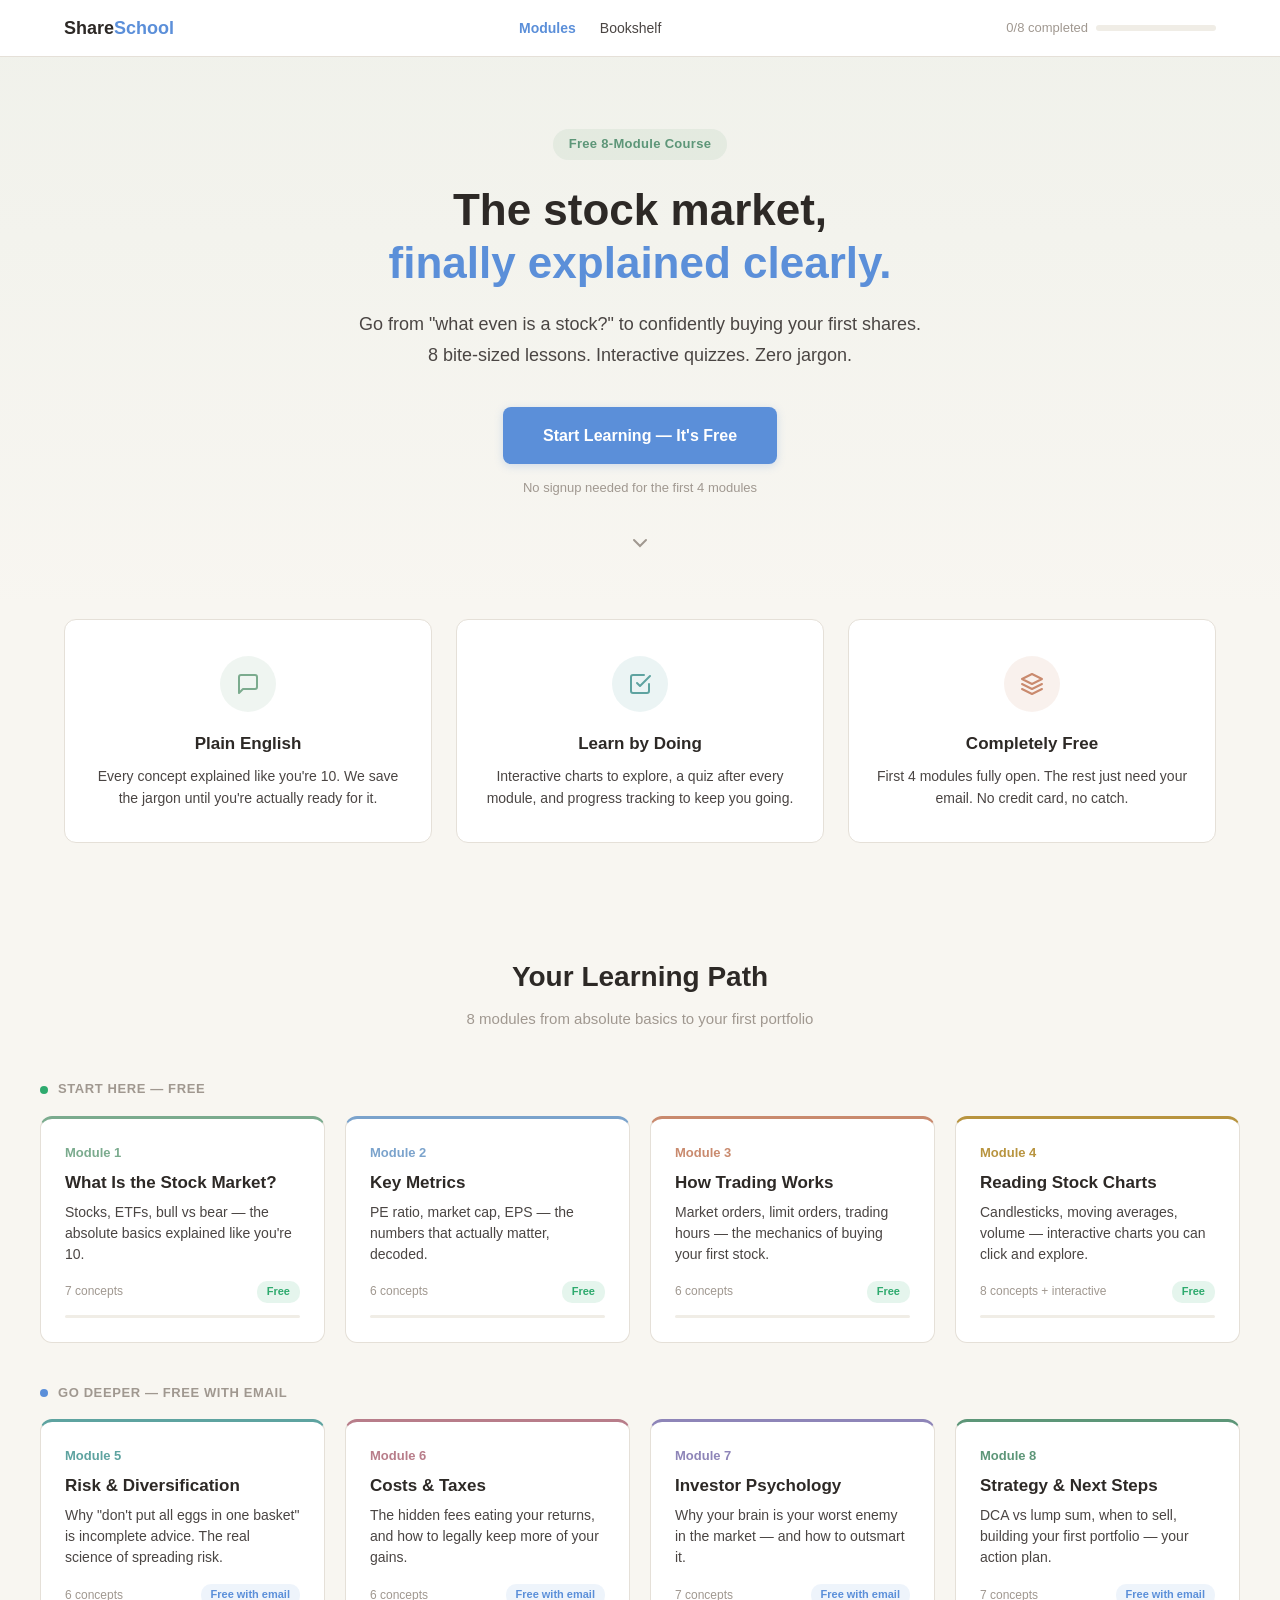
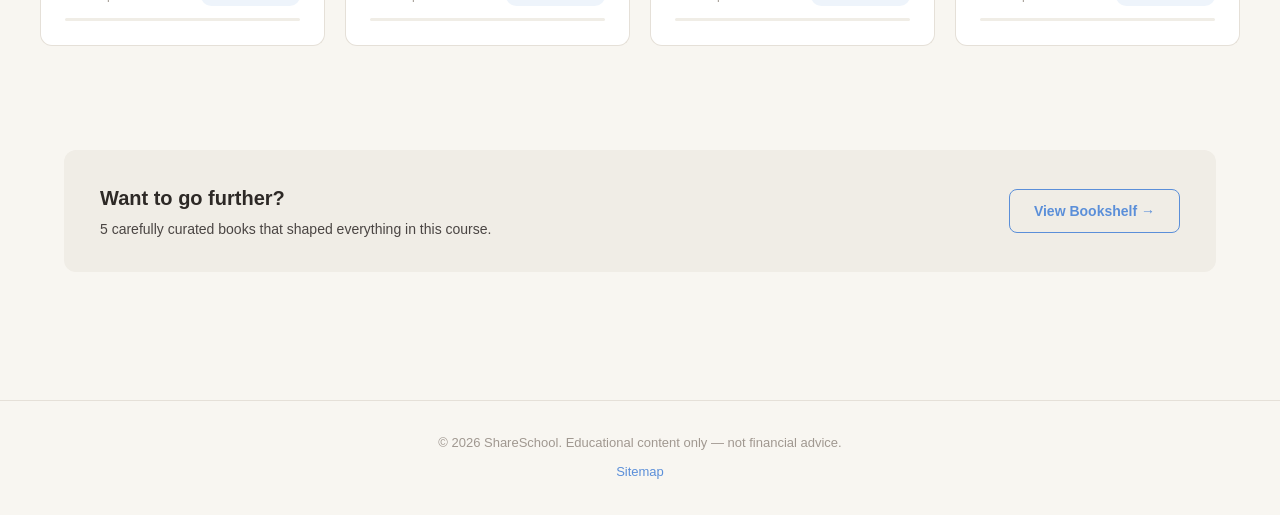
==== commit 13908325: "UX polish: hero scroll hint, sidebar progress, completion card, mobile fade 1. Hero: add animated sc" ====
--- a/index.html
+++ b/index.html
@@ -48,6 +48,9 @@
   </p>
   <a href="modules/what-is-the-stock-market.html" class="cta-btn">Start Learning — It's Free</a>
   <p class="hero-note">No signup needed for the first 4 modules</p>
+  <div class="hero-scroll-hint" aria-hidden="true">
+    <svg width="24" height="24" viewBox="0 0 24 24" fill="none" stroke="currentColor" stroke-width="2" stroke-linecap="round"><path d="M6 9l6 6 6-6"/></svg>
+  </div>
 </section>
 
 <!-- Why ShareSchool -->
--- a/css/style.css
+++ b/css/style.css
@@ -23,6 +23,15 @@
   --radius: 12px;
   --radius-sm: 8px;
   --transition: 0.2s ease;
+  /* Warm module accent palette */
+  --m1: #7bab8e; /* sage — fresh start */
+  --m2: #7ba3cc; /* soft blue — analytical */
+  --m3: #c98a6e; /* terracotta — hands-on */
+  --m4: #b8943f; /* amber — charts */
+  --m5: #5ea3a0; /* teal — balance */
+  --m6: #b87d8a; /* dusty rose — careful */
+  --m7: #8e85b8; /* lavender — psychology */
+  --m8: #5d9678; /* deep sage — completion */
 }
 
 * { margin: 0; padding: 0; box-sizing: border-box; }
@@ -48,11 +57,11 @@
   z-index: 100;
   background: var(--bg2);
   border-bottom: 1px solid var(--border);
-  padding: 0 24px;
 }
 .nav-inner {
   max-width: 1200px;
   margin: 0 auto;
+  padding: 0 24px;
   display: flex;
   align-items: center;
   justify-content: space-between;
@@ -125,14 +134,19 @@
 .hero {
   text-align: center;
   padding: 72px 24px 56px;
+  background: linear-gradient(180deg, rgba(123,171,142,0.06) 0%, transparent 100%);
+}
+.hero h1,
+.hero .subtitle {
   max-width: 720px;
-  margin: 0 auto;
+  margin-left: auto;
+  margin-right: auto;
 }
 .hero-label {
   display: inline-block;
   padding: 5px 16px;
-  background: rgba(91,143,217,0.1);
-  color: var(--accent);
+  background: rgba(123,171,142,0.12);
+  color: var(--m8);
   border-radius: 20px;
   font-size: 13px;
   font-weight: 600;
@@ -178,6 +192,15 @@
   font-size: 13px;
   color: var(--text-dim);
   margin-top: 14px;
+}
+.hero-scroll-hint {
+  margin-top: 32px;
+  color: var(--text-dim);
+  animation: bounce-down 2s ease infinite;
+}
+@keyframes bounce-down {
+  0%, 100% { transform: translateY(0); opacity: 0.4; }
+  50% { transform: translateY(6px); opacity: 0.8; }
 }
 
 /* ===== Benefits Section ===== */
@@ -207,9 +230,9 @@
   justify-content: center;
   margin-bottom: 18px;
 }
-.benefit-icon-blue { background: rgba(91,143,217,0.1); color: var(--accent); }
-.benefit-icon-green { background: rgba(46,170,110,0.1); color: var(--green); }
-.benefit-icon-gold { background: rgba(212,147,13,0.1); color: var(--star); }
+.benefit-icon-blue { background: rgba(123,171,142,0.12); color: var(--m1); }
+.benefit-icon-green { background: rgba(94,163,160,0.12); color: var(--m5); }
+.benefit-icon-gold { background: rgba(201,138,110,0.12); color: var(--m3); }
 .benefit-card h3 {
   font-size: 17px;
   font-weight: 700;
@@ -269,6 +292,7 @@
 .module-card {
   background: var(--bg2);
   border: 1px solid var(--border);
+  border-top: 3px solid var(--border);
   border-radius: var(--radius);
   padding: 24px;
   transition: box-shadow var(--transition), transform var(--transition);
@@ -284,6 +308,23 @@
   text-decoration: none;
   color: inherit;
 }
+/* Per-module accent colors */
+.module-card[data-module="m1"] { border-top-color: var(--m1); }
+.module-card[data-module="m2"] { border-top-color: var(--m2); }
+.module-card[data-module="m3"] { border-top-color: var(--m3); }
+.module-card[data-module="m4"] { border-top-color: var(--m4); }
+.module-card[data-module="m5"] { border-top-color: var(--m5); }
+.module-card[data-module="m6"] { border-top-color: var(--m6); }
+.module-card[data-module="m7"] { border-top-color: var(--m7); }
+.module-card[data-module="m8"] { border-top-color: var(--m8); }
+.module-card[data-module="m1"] .card-num { color: var(--m1); }
+.module-card[data-module="m2"] .card-num { color: var(--m2); }
+.module-card[data-module="m3"] .card-num { color: var(--m3); }
+.module-card[data-module="m4"] .card-num { color: var(--m4); }
+.module-card[data-module="m5"] .card-num { color: var(--m5); }
+.module-card[data-module="m6"] .card-num { color: var(--m6); }
+.module-card[data-module="m7"] .card-num { color: var(--m7); }
+.module-card[data-module="m8"] .card-num { color: var(--m8); }
 .module-card .card-num {
   font-size: 13px;
   font-weight: 700;
@@ -340,6 +381,8 @@
   display: flex;
   gap: 0;
   min-height: calc(100vh - 56px);
+  max-width: 1200px;
+  margin: 0 auto;
 }
 
 /* Sidebar */
@@ -353,6 +396,8 @@
   top: 56px;
   height: calc(100vh - 56px);
   overflow-y: auto;
+  display: flex;
+  flex-direction: column;
 }
 .sidebar-title {
   padding: 0 20px 16px;
@@ -396,10 +441,33 @@
 .sidebar-icon.done { background: var(--green); color: #fff; }
 .sidebar-icon.active-icon { background: var(--accent); color: #fff; }
 
+.sidebar-progress {
+  margin-top: auto;
+  padding: 16px 20px 4px;
+  border-top: 1px solid var(--border);
+}
+.sidebar-progress-text {
+  font-size: 12px;
+  color: var(--text-dim);
+  margin-bottom: 8px;
+}
+.sidebar-progress-track {
+  height: 4px;
+  background: var(--bg3);
+  border-radius: 2px;
+  overflow: hidden;
+}
+.sidebar-progress-fill {
+  height: 100%;
+  background: var(--green);
+  border-radius: 2px;
+  transition: width 0.4s ease;
+  width: 0%;
+}
+
 /* Module Content Area */
 .module-content {
   flex: 1;
-  max-width: 780px;
   padding: 40px 48px;
 }
 .module-content h1 {
@@ -422,8 +490,8 @@
   background: var(--bg2);
   border: 1px solid var(--border);
   border-radius: var(--radius);
-  padding: 28px;
-  margin-bottom: 32px;
+  padding: 24px;
+  margin-bottom: 28px;
   scroll-margin-top: 72px;
 }
 .kp-card h2 {
@@ -439,13 +507,13 @@
   margin: 20px 0 8px;
 }
 .kp-card p {
-  font-size: 15px;
+  font-size: 16px;
   line-height: 1.8;
   margin-bottom: 12px;
 }
 .kp-card ul, .kp-card ol {
   margin: 8px 0 12px 20px;
-  font-size: 15px;
+  font-size: 16px;
   line-height: 1.8;
 }
 
@@ -553,7 +621,7 @@
   border: 1px solid var(--border);
   border-radius: var(--radius-sm);
   cursor: pointer;
-  font-size: 14px;
+  font-size: 15px;
   transition: all var(--transition);
   color: var(--text);
 }
@@ -617,6 +685,215 @@
   transition: background var(--transition);
 }
 .quiz-result .retry-btn:hover { background: var(--accent-light); }
+
+/* ===== Inline Quiz (kp-check) ===== */
+.kp-check {
+  margin-top: 20px;
+  padding-top: 20px;
+  border-top: 2px dashed var(--border);
+}
+.kp-check-label {
+  font-size: 13px;
+  font-weight: 700;
+  color: var(--accent);
+  text-transform: uppercase;
+  letter-spacing: 0.5px;
+  margin-bottom: 8px;
+}
+.kp-check-q {
+  font-size: 15px;
+  font-weight: 600;
+  color: var(--text-bright);
+  margin-bottom: 12px;
+  line-height: 1.5;
+}
+.kp-check-options {
+  display: flex;
+  flex-direction: column;
+  gap: 8px;
+}
+.kp-check-opt {
+  padding: 12px 16px;
+  background: var(--bg3);
+  border: 1px solid var(--border);
+  border-radius: var(--radius-sm);
+  cursor: pointer;
+  font-size: 15px;
+  transition: all var(--transition);
+  color: var(--text);
+  text-align: left;
+  font-family: inherit;
+}
+.kp-check-opt:hover {
+  border-color: var(--accent);
+  background: rgba(91,143,217,0.08);
+}
+.kp-check.answered .kp-check-opt {
+  pointer-events: none;
+  opacity: 0.5;
+}
+.kp-check.answered .kp-check-opt.correct {
+  border-color: var(--green);
+  background: rgba(46,170,110,0.1);
+  color: var(--green-light);
+  opacity: 1;
+}
+.kp-check.answered .kp-check-opt.wrong {
+  border-color: var(--red);
+  background: rgba(224,92,92,0.08);
+  color: var(--red-light);
+  opacity: 1;
+}
+.kp-check-feedback {
+  margin-top: 10px;
+  padding: 10px 14px;
+  border-radius: var(--radius-sm);
+  font-size: 13px;
+  line-height: 1.6;
+  display: none;
+}
+.kp-check-feedback.show { display: block; }
+.kp-check-feedback.correct-fb { background: rgba(46,170,110,0.1); color: var(--green-light); }
+.kp-check-feedback.wrong-fb { background: rgba(224,92,92,0.08); color: var(--red-light); }
+
+/* ===== Module Complete Summary ===== */
+.module-complete {
+  display: none;
+  background: linear-gradient(135deg, rgba(46,170,110,0.06), rgba(91,143,217,0.06));
+  border: 2px solid var(--green);
+  border-radius: var(--radius);
+  padding: 48px 32px;
+  margin-top: 48px;
+  text-align: center;
+}
+.complete-badge {
+  width: 56px;
+  height: 56px;
+  border-radius: 50%;
+  background: var(--green);
+  color: #fff;
+  font-size: 28px;
+  display: inline-flex;
+  align-items: center;
+  justify-content: center;
+  margin-bottom: 16px;
+}
+.module-complete h2 {
+  font-size: 24px;
+  font-weight: 800;
+  color: var(--green);
+  margin-bottom: 8px;
+}
+.module-complete .complete-score {
+  font-size: 18px;
+  font-weight: 600;
+  color: var(--text-bright);
+  margin-bottom: 8px;
+}
+.module-complete .complete-message {
+  font-size: 15px;
+  color: var(--text);
+  margin-bottom: 24px;
+  max-width: 480px;
+  margin-left: auto;
+  margin-right: auto;
+  line-height: 1.6;
+}
+
+/* ===== Think First Component ===== */
+.think-first {
+  background: rgba(91,143,217,0.06);
+  border: 1px solid rgba(91,143,217,0.2);
+  border-radius: var(--radius-sm);
+  padding: 18px 20px;
+  margin: 16px 0;
+}
+.think-prompt {
+  font-size: 15px;
+  font-weight: 600;
+  color: var(--accent-light);
+  margin-bottom: 12px;
+  line-height: 1.5;
+}
+.think-reveal {
+  padding: 8px 20px;
+  background: var(--accent);
+  color: #fff;
+  border: none;
+  border-radius: var(--radius-sm);
+  font-size: 14px;
+  cursor: pointer;
+  transition: background var(--transition);
+  font-family: inherit;
+}
+.think-reveal:hover { background: var(--accent-light); }
+.think-answer {
+  margin-top: 14px;
+  padding-top: 14px;
+  border-top: 1px solid rgba(91,143,217,0.2);
+  font-size: 14px;
+  line-height: 1.7;
+  color: var(--text);
+}
+
+/* ===== Try It Calculator ===== */
+.try-it {
+  background: rgba(46,170,110,0.06);
+  border: 1px solid rgba(46,170,110,0.2);
+  border-radius: var(--radius-sm);
+  padding: 18px 20px;
+  margin: 16px 0;
+}
+.try-label {
+  font-size: 13px;
+  font-weight: 700;
+  color: var(--green);
+  text-transform: uppercase;
+  letter-spacing: 0.5px;
+  margin-bottom: 12px;
+}
+.try-it label {
+  display: block;
+  font-size: 14px;
+  color: var(--text);
+  margin-bottom: 10px;
+}
+.try-input {
+  width: 80px;
+  padding: 6px 10px;
+  border: 1px solid var(--border);
+  border-radius: 4px;
+  font-size: 14px;
+  font-family: inherit;
+  text-align: center;
+}
+.try-input:focus { outline: none; border-color: var(--green); }
+.try-slider {
+  width: 200px;
+  max-width: 100%;
+  vertical-align: middle;
+  accent-color: var(--green);
+}
+.try-result {
+  margin-top: 12px;
+  font-size: 16px;
+  color: var(--text-bright);
+}
+.try-result strong {
+  font-size: 22px;
+  color: var(--green);
+}
+
+/* ===== KP Illustration Wrapper ===== */
+.kp-illustration {
+  margin: 16px auto;
+  text-align: center;
+  max-width: 520px;
+}
+.kp-illustration svg {
+  max-width: 100%;
+  height: auto;
+}
 
 /* ===== Module Navigation (bottom) ===== */
 .module-nav {
@@ -899,6 +1176,18 @@
   .sidebar-title { display: none; }
   .sidebar-section-label { display: none; }
   .sidebar-item { white-space: nowrap; padding: 8px 14px; }
+  .sidebar-progress { display: none; }
+  .module-sidebar::after {
+    content: '';
+    position: sticky;
+    right: 0;
+    top: 0;
+    min-width: 32px;
+    height: 100%;
+    background: linear-gradient(90deg, transparent, var(--bg2));
+    pointer-events: none;
+    flex-shrink: 0;
+  }
   .module-content {
     padding: 24px 16px;
     max-width: 100%;
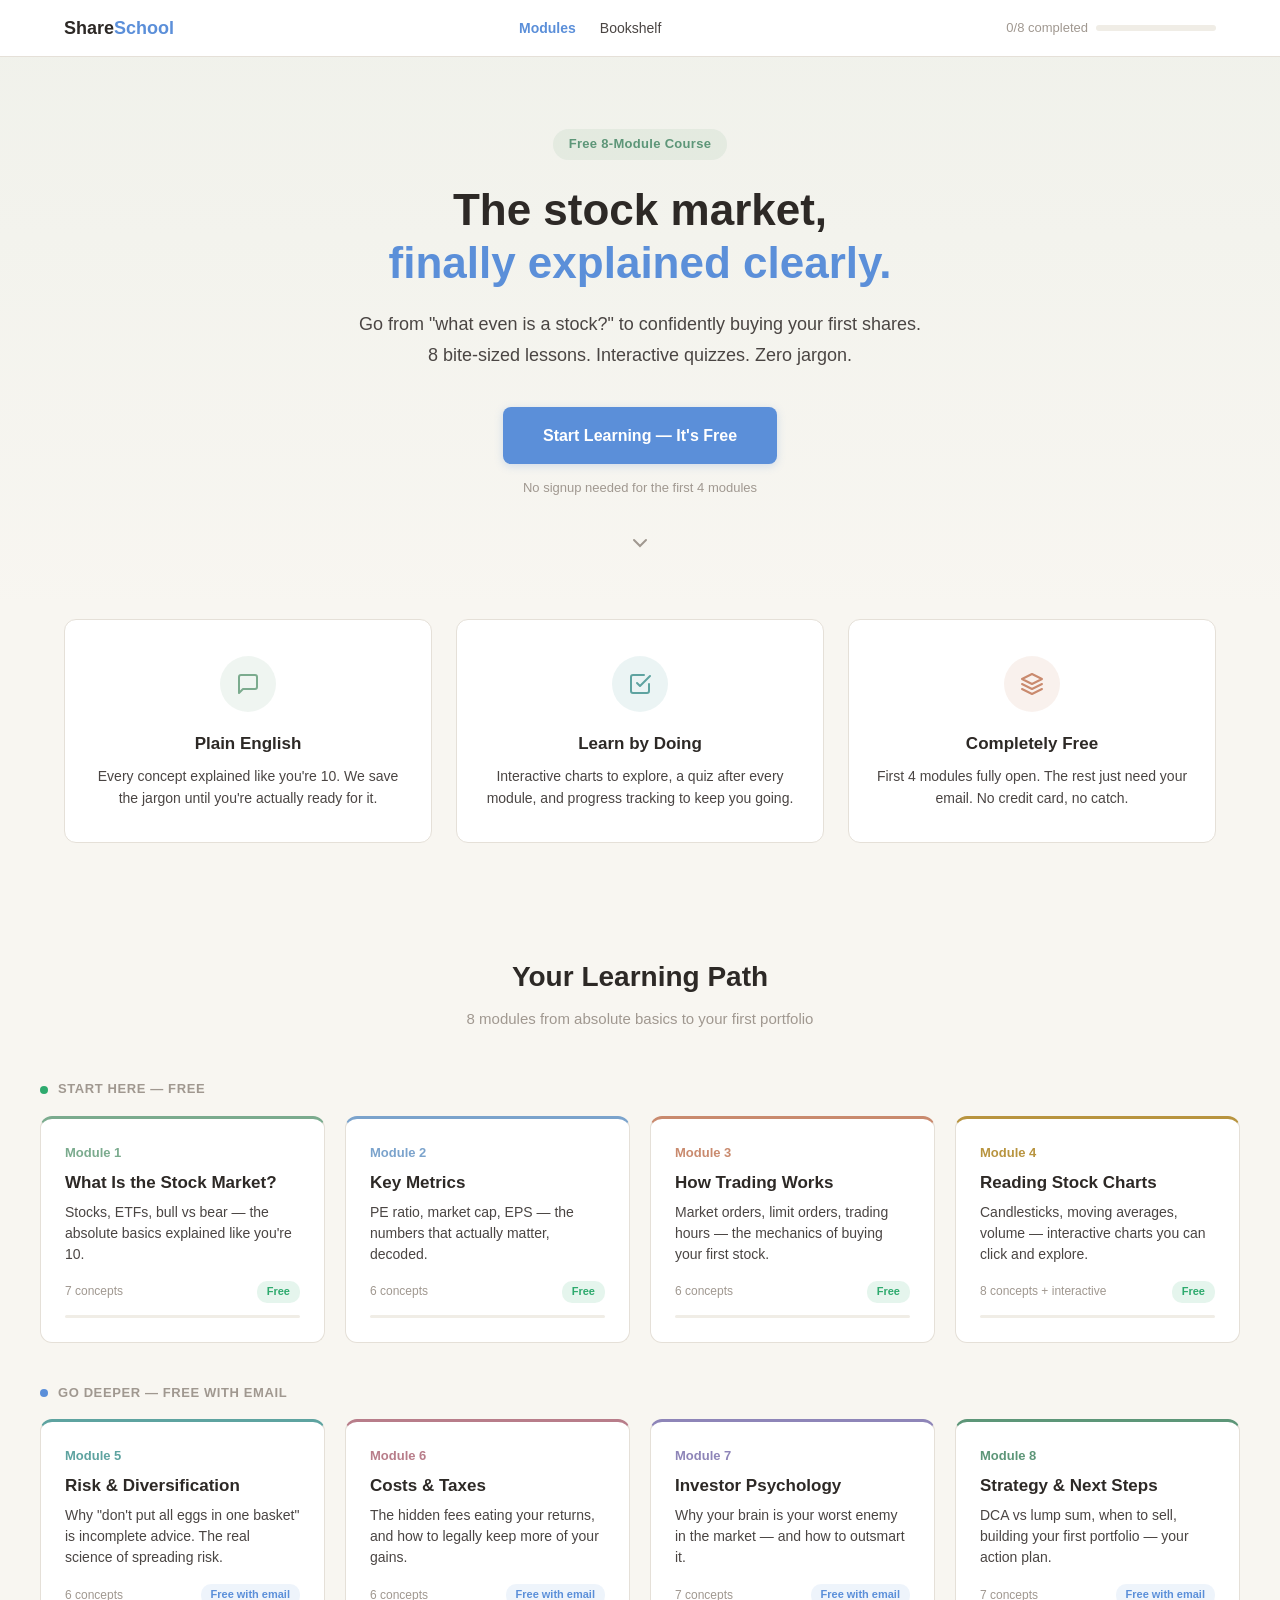
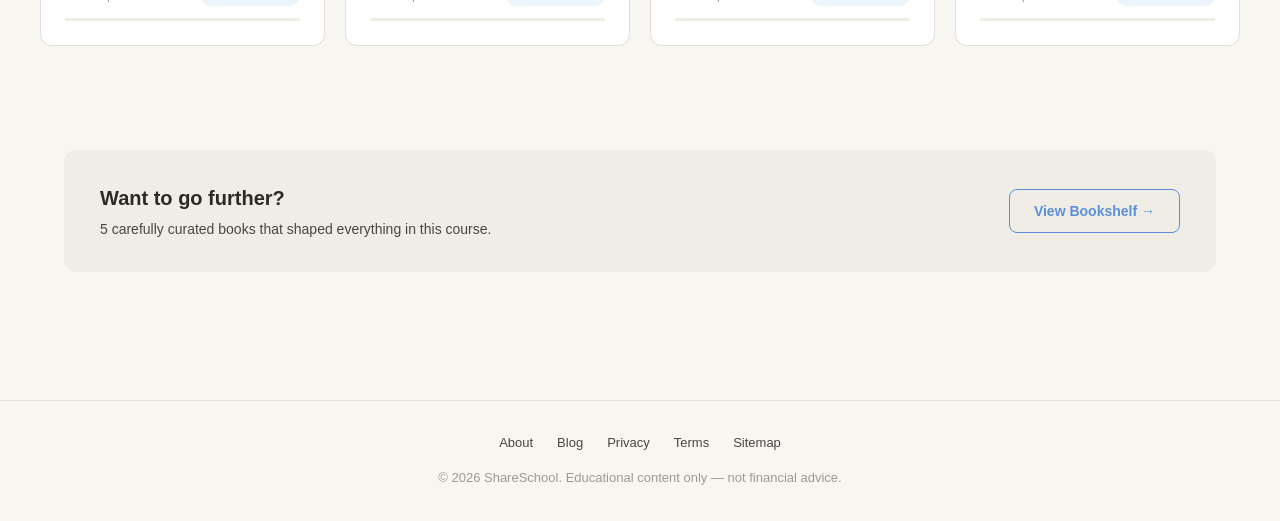
==== commit fef14d88: "Add TL;DR boxes for GEO optimization + footer navigation links Co-Authored-By: Claude Opus 4.6 <nore" ====
--- a/index.html
+++ b/index.html
@@ -205,8 +205,14 @@
 
 <!-- Footer -->
 <footer class="site-footer">
+  <div class="footer-links">
+    <a href="/about.html">About</a>
+    <a href="/blog/">Blog</a>
+    <a href="/privacy.html">Privacy</a>
+    <a href="/terms.html">Terms</a>
+    <a href="/sitemap.xml">Sitemap</a>
+  </div>
   <p>&copy; 2026 ShareSchool. Educational content only — not financial advice.</p>
-  <p style="margin-top:8px;"><a href="/sitemap.xml">Sitemap</a></p>
 </footer>
 
 <script src="js/shared.js"></script>
--- a/css/style.css
+++ b/css/style.css
@@ -485,6 +485,56 @@
   gap: 16px;
 }
 
+/* TL;DR Box (GEO-friendly: AI Overview / Perplexity / ChatGPT love this format) */
+.tldr-box {
+  background: var(--bg2);
+  border-left: 4px solid var(--accent);
+  border-radius: var(--radius);
+  padding: 20px 24px;
+  margin: 0 0 36px;
+  box-shadow: var(--shadow);
+}
+.tldr-label {
+  display: inline-block;
+  font-size: 11px;
+  font-weight: 700;
+  letter-spacing: 0.1em;
+  color: var(--accent);
+  text-transform: uppercase;
+  margin-bottom: 10px;
+}
+.tldr-answer {
+  font-size: 17px;
+  font-weight: 600;
+  color: var(--text-bright);
+  margin-bottom: 14px;
+  line-height: 1.5;
+}
+.tldr-box ul {
+  margin: 0;
+  padding-left: 20px;
+  list-style: none;
+}
+.tldr-box li {
+  font-size: 14.5px;
+  line-height: 1.7;
+  margin-bottom: 6px;
+  color: var(--text);
+  position: relative;
+  padding-left: 18px;
+}
+.tldr-box li::before {
+  content: "→";
+  position: absolute;
+  left: 0;
+  color: var(--accent);
+  font-weight: 600;
+}
+.tldr-box li strong {
+  color: var(--text-bright);
+  font-weight: 600;
+}
+
 /* Knowledge Point Cards */
 .kp-card {
   background: var(--bg2);
@@ -1109,6 +1159,22 @@
   margin-top: 64px;
 }
 .site-footer a { color: var(--accent); }
+.site-footer .footer-links {
+  display: flex;
+  flex-wrap: wrap;
+  justify-content: center;
+  gap: 24px;
+  margin-bottom: 14px;
+}
+.site-footer .footer-links a {
+  color: var(--text);
+  font-weight: 500;
+  text-decoration: none;
+}
+.site-footer .footer-links a:hover {
+  color: var(--accent);
+  text-decoration: underline;
+}
 
 /* ===== Confetti Canvas ===== */
 #confetti-canvas {
